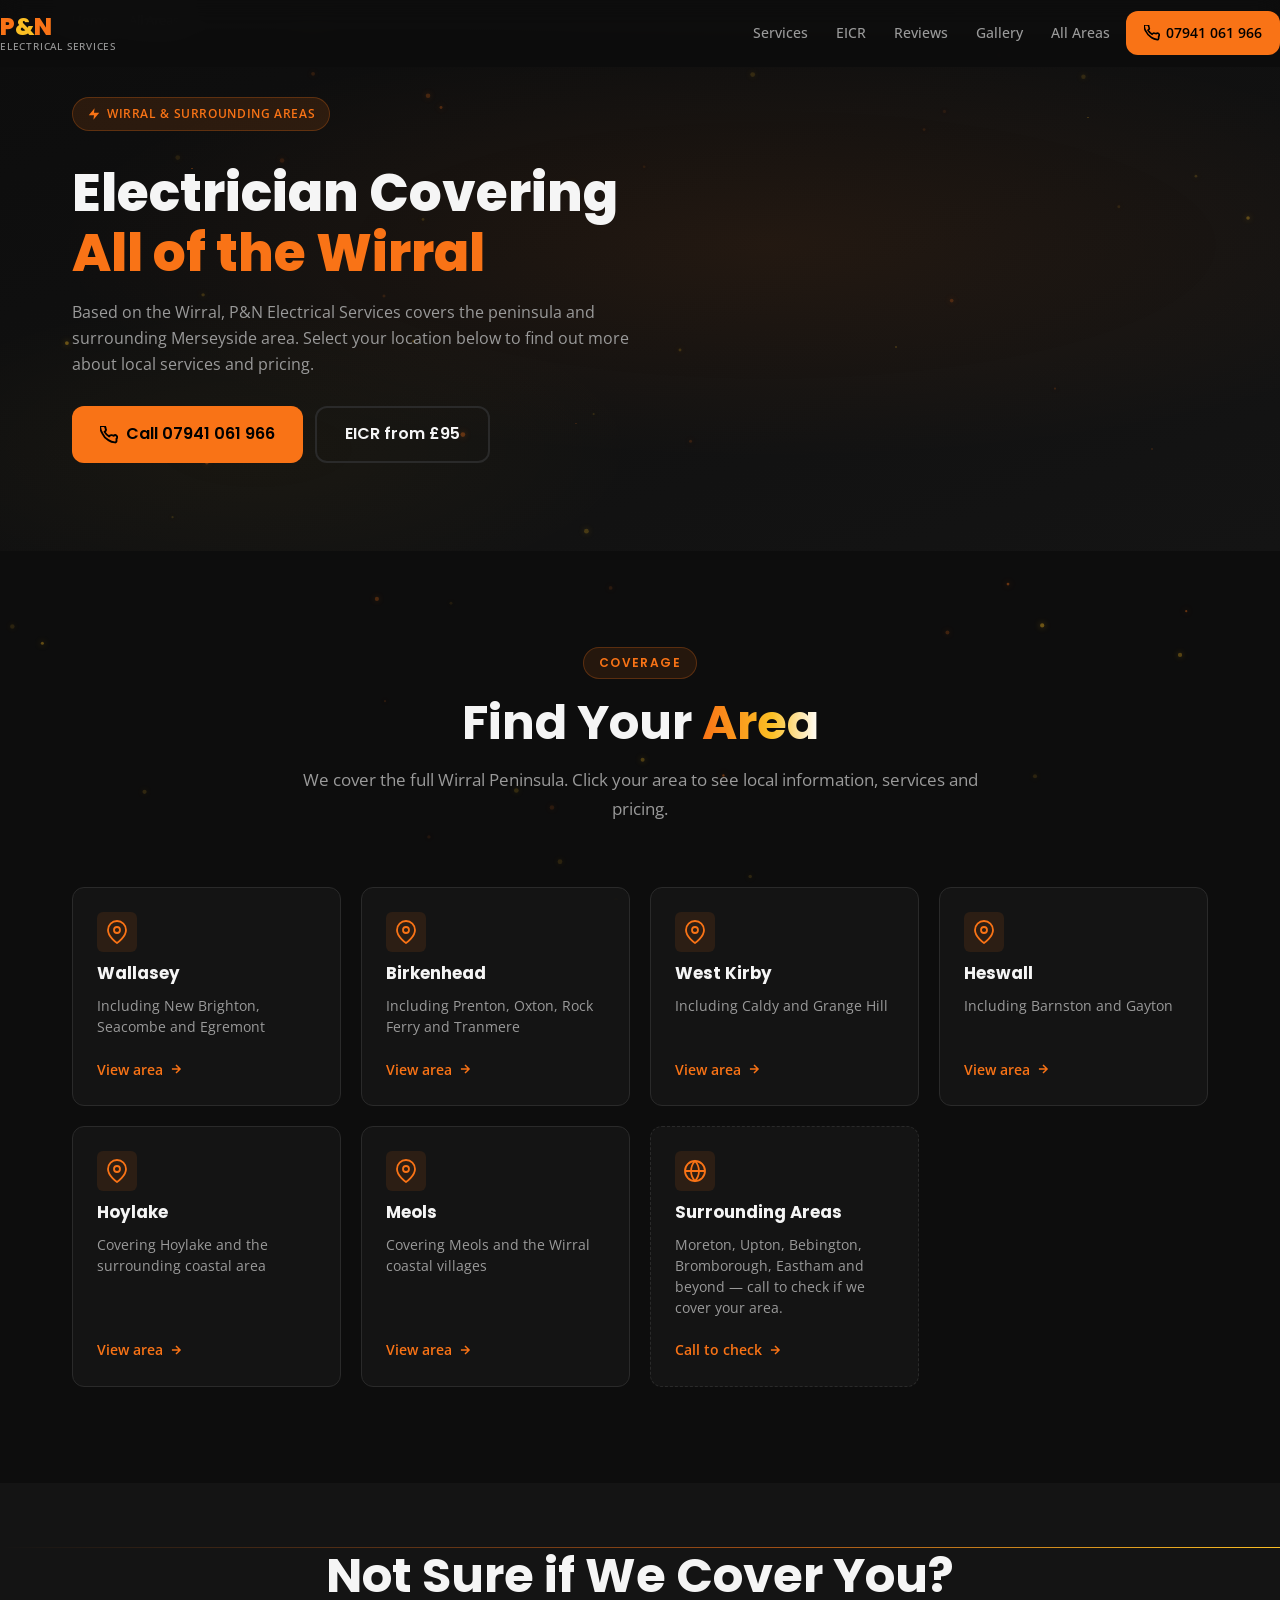
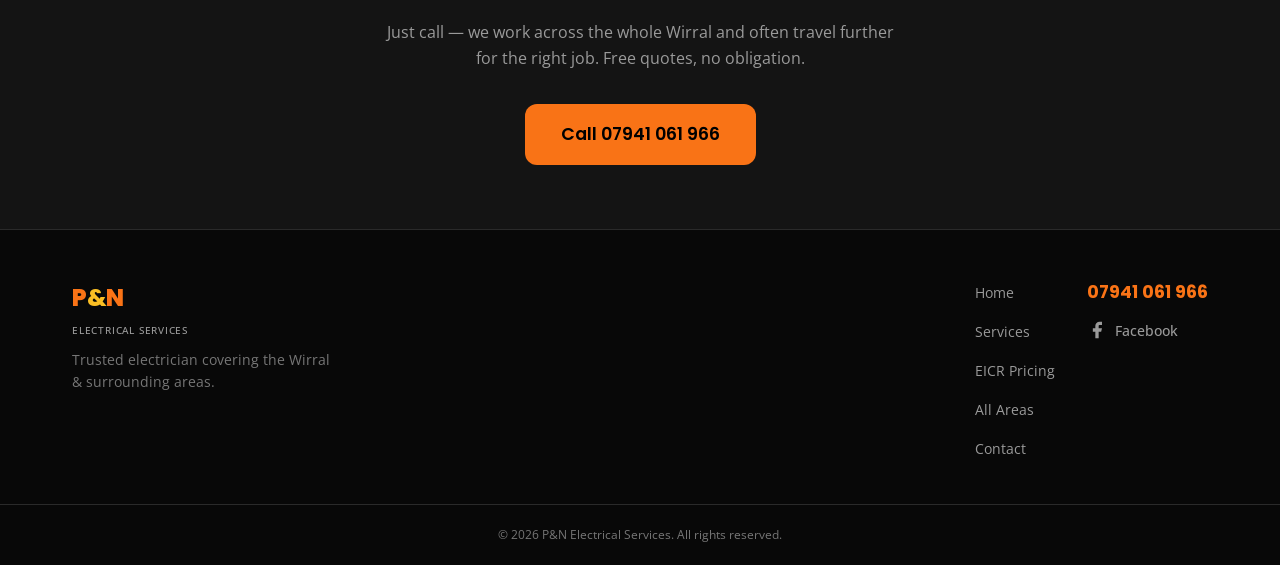
==== areas/index.html @ cffeb9e1 "feat: add area pages, SEO fixes, robots.txt and sitemap - Add 7 area pages: Wallasey, Birkenhead, We" ====
<!DOCTYPE html>
<html lang="en">
<head>
  <meta charset="UTF-8" />
  <meta name="viewport" content="width=device-width, initial-scale=1.0" />
  <title>Wirral Electrician — All Areas Covered | P&N Electrical Services</title>
  <meta name="description" content="P&N Electrical Services covers all areas of the Wirral — Wallasey, Birkenhead, West Kirby, Heswall, Hoylake, Meols and surrounding towns. Call 07941 061 966 for a free quote." />
  <link rel="canonical" href="https://mcfearless75.github.io/pandn/areas/" />
  <link rel="icon" type="image/svg+xml" href="data:image/svg+xml,%3Csvg xmlns='http://www.w3.org/2000/svg' viewBox='0 0 32 32'%3E%3Crect width='32' height='32' rx='6' fill='%230D0D0D'/%3E%3Cpath d='M18 4L8 18h8l-2 10 10-14h-8z' fill='%23F97316'/%3E%3C/svg%3E" />
  <meta property="og:title" content="Wirral Electrician — All Areas | P&N Electrical Services" />
  <meta property="og:description" content="P&N Electrical Services covers the whole Wirral. Find your area and call for a free quote." />
  <meta property="og:url" content="https://mcfearless75.github.io/pandn/areas/" />
  <meta property="og:type" content="website" />
  <link rel="preconnect" href="https://fonts.googleapis.com" />
  <link rel="preconnect" href="https://fonts.gstatic.com" crossorigin />
  <link rel="stylesheet" media="print" onload="this.media='all'" href="https://fonts.googleapis.com/css2?family=Poppins:wght@400;600;700;800&family=Open+Sans:wght@400;500;600&display=swap" />
  <noscript><link rel="stylesheet" href="https://fonts.googleapis.com/css2?family=Poppins:wght@400;600;700;800&family=Open+Sans:wght@400;500;600&display=swap" /></noscript>
  <link rel="stylesheet" href="../styles.css" />
  <script type="application/ld+json">
  {
    "@context": "https://schema.org",
    "@type": "ElectricalContractor",
    "name": "P&N Electrical Services",
    "telephone": "07941061966",
    "url": "https://mcfearless75.github.io/pandn/",
    "sameAs": ["https://www.facebook.com/share/1DViQmtfAq/"],
    "areaServed": [
      { "@type": "City", "name": "Wallasey" },
      { "@type": "City", "name": "Birkenhead" },
      { "@type": "City", "name": "West Kirby" },
      { "@type": "City", "name": "Heswall" },
      { "@type": "City", "name": "Hoylake" },
      { "@type": "City", "name": "Meols" },
      { "@type": "AdministrativeArea", "name": "Wirral, Merseyside" }
    ],
    "description": "Local electrician covering the whole of the Wirral and surrounding Merseyside areas.",
    "priceRange": "££"
  }
  </script>
</head>
<body>
  <header class="nav-header" id="top">
    <nav class="nav-inner" aria-label="Main navigation">
      <a href="../index.html" class="nav-logo"><span class="logo-pn">P<span class="amp">&amp;</span>N</span><span class="logo-sub">Electrical Services</span></a>
      <ul class="nav-links" id="navLinks" role="list">
        <li><a href="../index.html#services">Services</a></li><li><a href="../index.html#eicr">EICR</a></li><li><a href="../index.html#reviews">Reviews</a></li><li><a href="../index.html#gallery">Gallery</a></li><li><a href="../areas/" aria-current="page">All Areas</a></li>
        <li><a href="tel:07941061966" class="nav-cta"><svg width="16" height="16" viewBox="0 0 24 24" fill="none" stroke="currentColor" stroke-width="2.5" aria-hidden="true"><path d="M22 16.92v3a2 2 0 01-2.18 2 19.79 19.79 0 01-8.63-3.07A19.5 19.5 0 013.07 9.8 19.79 19.79 0 01.1 1.17 2 2 0 012.1 0h3a2 2 0 012 1.72c.179.84.4 1.654.7 2.81a2 2 0 01-.45 2.11L6.11 7.84a16 16 0 006.06 6.06l1.2-1.2a2 2 0 012.11-.45 12.84 12.84 0 002.81.7A2 2 0 0122 16.92z"/></svg>07941 061 966</a></li>
      </ul>
      <button class="hamburger" id="hamburger" aria-expanded="false" aria-controls="navLinks" aria-label="Toggle navigation menu"><span></span><span></span><span></span></button>
    </nav>
  </header>

  <main>
    <div class="breadcrumb-bar"><div class="container"><nav aria-label="Breadcrumb"><ol class="breadcrumb" role="list"><li><a href="../index.html">Home</a></li><li aria-current="page">All Areas</li></ol></nav></div></div>

    <section class="area-hero" aria-labelledby="areas-heading">
      <div class="hero-bg" aria-hidden="true"><div class="hero-sparks"></div></div>
      <div class="container area-hero-content">
        <div class="hero-badge"><svg width="14" height="14" viewBox="0 0 24 24" fill="currentColor" aria-hidden="true"><path d="M13 2L3 14h9l-1 8 10-12h-9l1-8z"/></svg>Wirral &amp; Surrounding Areas</div>
        <h1 id="areas-heading">Electrician Covering<br /><span class="accent">All of the Wirral</span></h1>
        <p class="hero-sub">Based on the Wirral, P&N Electrical Services covers the peninsula and surrounding Merseyside area. Select your location below to find out more about local services and pricing.</p>
        <div class="hero-actions">
          <a href="tel:07941061966" class="btn btn-primary"><svg width="18" height="18" viewBox="0 0 24 24" fill="none" stroke="currentColor" stroke-width="2.5" aria-hidden="true"><path d="M22 16.92v3a2 2 0 01-2.18 2 19.79 19.79 0 01-8.63-3.07A19.5 19.5 0 013.07 9.8 19.79 19.79 0 01.1 1.17 2 2 0 012.1 0h3a2 2 0 012 1.72c.179.84.4 1.654.7 2.81a2 2 0 01-.45 2.11L6.11 7.84a16 16 0 006.06 6.06l1.2-1.2a2 2 0 012.11-.45 12.84 12.84 0 002.81.7A2 2 0 0122 16.92z"/></svg>Call 07941 061 966</a>
          <a href="../index.html#eicr" class="btn btn-secondary">EICR from £95</a>
        </div>
      </div>
    </section>

    <section class="section" aria-labelledby="areas-list-heading">
      <div class="container">
        <div class="section-header">
          <span class="section-label">Coverage</span>
          <h2 id="areas-list-heading">Find Your <span class="accent">Area</span></h2>
          <p>We cover the full Wirral Peninsula. Click your area to see local information, services and pricing.</p>
        </div>

        <div class="areas-grid">
          <a href="wallasey.html" class="area-card">
            <div class="area-card-icon" aria-hidden="true">
              <svg width="24" height="24" viewBox="0 0 24 24" fill="none" stroke="currentColor" stroke-width="1.8"><path d="M21 10c0 7-9 13-9 13s-9-6-9-13a9 9 0 0118 0z"/><circle cx="12" cy="10" r="3"/></svg>
            </div>
            <h3>Wallasey</h3>
            <p>Including New Brighton, Seacombe and Egremont</p>
            <span class="card-link">View area <svg width="14" height="14" viewBox="0 0 24 24" fill="none" stroke="currentColor" stroke-width="2.5" aria-hidden="true"><path d="M5 12h14M12 5l7 7-7 7"/></svg></span>
          </a>

          <a href="birkenhead.html" class="area-card">
            <div class="area-card-icon" aria-hidden="true">
              <svg width="24" height="24" viewBox="0 0 24 24" fill="none" stroke="currentColor" stroke-width="1.8"><path d="M21 10c0 7-9 13-9 13s-9-6-9-13a9 9 0 0118 0z"/><circle cx="12" cy="10" r="3"/></svg>
            </div>
            <h3>Birkenhead</h3>
            <p>Including Prenton, Oxton, Rock Ferry and Tranmere</p>
            <span class="card-link">View area <svg width="14" height="14" viewBox="0 0 24 24" fill="none" stroke="currentColor" stroke-width="2.5" aria-hidden="true"><path d="M5 12h14M12 5l7 7-7 7"/></svg></span>
          </a>

          <a href="west-kirby.html" class="area-card">
            <div class="area-card-icon" aria-hidden="true">
              <svg width="24" height="24" viewBox="0 0 24 24" fill="none" stroke="currentColor" stroke-width="1.8"><path d="M21 10c0 7-9 13-9 13s-9-6-9-13a9 9 0 0118 0z"/><circle cx="12" cy="10" r="3"/></svg>
            </div>
            <h3>West Kirby</h3>
            <p>Including Caldy and Grange Hill</p>
            <span class="card-link">View area <svg width="14" height="14" viewBox="0 0 24 24" fill="none" stroke="currentColor" stroke-width="2.5" aria-hidden="true"><path d="M5 12h14M12 5l7 7-7 7"/></svg></span>
          </a>

          <a href="heswall.html" class="area-card">
            <div class="area-card-icon" aria-hidden="true">
              <svg width="24" height="24" viewBox="0 0 24 24" fill="none" stroke="currentColor" stroke-width="1.8"><path d="M21 10c0 7-9 13-9 13s-9-6-9-13a9 9 0 0118 0z"/><circle cx="12" cy="10" r="3"/></svg>
            </div>
            <h3>Heswall</h3>
            <p>Including Barnston and Gayton</p>
            <span class="card-link">View area <svg width="14" height="14" viewBox="0 0 24 24" fill="none" stroke="currentColor" stroke-width="2.5" aria-hidden="true"><path d="M5 12h14M12 5l7 7-7 7"/></svg></span>
          </a>

          <a href="hoylake.html" class="area-card">
            <div class="area-card-icon" aria-hidden="true">
              <svg width="24" height="24" viewBox="0 0 24 24" fill="none" stroke="currentColor" stroke-width="1.8"><path d="M21 10c0 7-9 13-9 13s-9-6-9-13a9 9 0 0118 0z"/><circle cx="12" cy="10" r="3"/></svg>
            </div>
            <h3>Hoylake</h3>
            <p>Covering Hoylake and the surrounding coastal area</p>
            <span class="card-link">View area <svg width="14" height="14" viewBox="0 0 24 24" fill="none" stroke="currentColor" stroke-width="2.5" aria-hidden="true"><path d="M5 12h14M12 5l7 7-7 7"/></svg></span>
          </a>

          <a href="meols.html" class="area-card">
            <div class="area-card-icon" aria-hidden="true">
              <svg width="24" height="24" viewBox="0 0 24 24" fill="none" stroke="currentColor" stroke-width="1.8"><path d="M21 10c0 7-9 13-9 13s-9-6-9-13a9 9 0 0118 0z"/><circle cx="12" cy="10" r="3"/></svg>
            </div>
            <h3>Meols</h3>
            <p>Covering Meols and the Wirral coastal villages</p>
            <span class="card-link">View area <svg width="14" height="14" viewBox="0 0 24 24" fill="none" stroke="currentColor" stroke-width="2.5" aria-hidden="true"><path d="M5 12h14M12 5l7 7-7 7"/></svg></span>
          </a>

          <div class="area-card area-card--surrounding">
            <div class="area-card-icon" aria-hidden="true">
              <svg width="24" height="24" viewBox="0 0 24 24" fill="none" stroke="currentColor" stroke-width="1.8"><circle cx="12" cy="12" r="10"/><path d="M2 12h20M12 2a15.3 15.3 0 014 10 15.3 15.3 0 01-4 10 15.3 15.3 0 01-4-10 15.3 15.3 0 014-10z"/></svg>
            </div>
            <h3>Surrounding Areas</h3>
            <p>Moreton, Upton, Bebington, Bromborough, Eastham and beyond — call to check if we cover your area.</p>
            <a href="tel:07941061966" class="card-link">Call to check <svg width="14" height="14" viewBox="0 0 24 24" fill="none" stroke="currentColor" stroke-width="2.5" aria-hidden="true"><path d="M5 12h14M12 5l7 7-7 7"/></svg></a>
          </div>
        </div>
      </div>
    </section>

    <section class="section section-dark area-cta-section">
      <div class="container" style="text-align:center">
        <h2>Not Sure if We Cover You?</h2>
        <p style="color:var(--col-text-muted);margin:1rem auto 2rem;max-width:520px">Just call — we work across the whole Wirral and often travel further for the right job. Free quotes, no obligation.</p>
        <a href="tel:07941061966" class="btn btn-primary btn-lg">Call 07941 061 966</a>
      </div>
    </section>
  </main>

  <footer class="footer">
    <div class="container footer-inner">
      <div class="footer-brand"><span class="logo-pn">P<span class="amp">&amp;</span>N</span><span class="logo-sub">Electrical Services</span><p>Trusted electrician covering the Wirral &amp; surrounding areas.</p></div>
      <nav class="footer-nav" aria-label="Footer navigation"><a href="../index.html">Home</a><a href="../index.html#services">Services</a><a href="../index.html#eicr">EICR Pricing</a><a href="../areas/">All Areas</a><a href="../index.html#contact">Contact</a></nav>
      <div class="footer-contact"><a href="tel:07941061966">07941 061 966</a><a href="https://www.facebook.com/share/1DViQmtfAq/" target="_blank" rel="noopener noreferrer"><svg width="20" height="20" viewBox="0 0 24 24" fill="currentColor" aria-hidden="true"><path d="M18 2h-3a5 5 0 00-5 5v3H7v4h3v8h4v-8h3l1-4h-4V7a1 1 0 011-1h3z"/></svg>Facebook</a></div>
    </div>
    <div class="footer-bottom"><p>&copy; 2026 P&amp;N Electrical Services. All rights reserved.</p></div>
  </footer>
  <script src="../animations.js" defer></script>
  <script>const hamburger=document.getElementById('hamburger'),navLinks=document.getElementById('navLinks');function closeNav(){navLinks.classList.remove('nav-open');hamburger.setAttribute('aria-expanded','false');hamburger.classList.remove('is-open');}function openNav(){navLinks.classList.add('nav-open');hamburger.setAttribute('aria-expanded','true');hamburger.classList.add('is-open');const f=navLinks.querySelector('a');if(f)f.focus();}hamburger.addEventListener('click',()=>navLinks.classList.contains('nav-open')?closeNav():openNav());document.addEventListener('keydown',e=>{if(e.key==='Escape'&&navLinks.classList.contains('nav-open')){closeNav();hamburger.focus();}});navLinks.querySelectorAll('a').forEach(l=>l.addEventListener('click',closeNav));window.addEventListener('scroll',()=>document.querySelector('.nav-header').classList.toggle('nav-scrolled',window.scrollY>40),{passive:true});</script>
</body>
</html>
---- styles.css ----
/* ═══════════════════════════════════════════════
   P&N ELECTRICAL SERVICES — DESIGN SYSTEM
   Dark industrial · Electric orange · Mobile-first
   ═══════════════════════════════════════════════ */

/* ── TOKENS ── */
:root {
  /* Colour */
  --col-bg:          #0D0D0D;
  --col-surface:     #141414;
  --col-surface-2:   #1C1C1C;
  --col-border:      #2A2A2A;
  --col-orange:      #F97316;
  --col-orange-dim:  #C2560D;
  --col-amber:       #FBBF24;
  --col-text:        #F5F5F5;
  --col-text-muted:  #9A9A9A;
  --col-text-dim:    #767676;
  --col-white:       #FFFFFF;

  /* Typography */
  --font-head: 'Poppins', sans-serif;
  --font-body: 'Open Sans', sans-serif;

  /* Spacing */
  --space-xs:  0.5rem;
  --space-sm:  1rem;
  --space-md:  1.5rem;
  --space-lg:  2.5rem;
  --space-xl:  4rem;
  --space-2xl: 6rem;

  /* Radius */
  --r-sm:  6px;
  --r-md:  12px;
  --r-lg:  20px;
  --r-xl:  32px;

  /* Transitions */
  --t-fast:   150ms ease;
  --t-normal: 250ms ease;
  --t-slow:   400ms ease;

  /* Z-index scale */
  --z-base:    10;
  --z-nav:     50;
  --z-overlay: 100;
}

/* ── RESET & BASE ── */
*, *::before, *::after {
  box-sizing: border-box;
  margin: 0;
  padding: 0;
}

html {
  scroll-behavior: smooth;
  scroll-padding-top: 66px;
}

body {
  font-family: var(--font-body);
  font-size: 1rem;
  line-height: 1.65;
  color: var(--col-text);
  background-color: var(--col-bg);
  -webkit-font-smoothing: antialiased;
  overflow-x: hidden;
}

img {
  display: block;
  max-width: 100%;
  height: auto;
}

figure {
  margin: 0;
}

a {
  color: inherit;
  text-decoration: none;
}

ul { list-style: none; }

@media (prefers-reduced-motion: reduce) {
  *, *::before, *::after {
    animation-duration: 0.01ms !important;
    transition-duration: 0.01ms !important;
  }
  html { scroll-behavior: auto; }
}

/* ── CONTAINER ── */
.container {
  width: 100%;
  max-width: 1200px;
  margin-inline: auto;
  padding-inline: 1.25rem;
}

@media (min-width: 768px) {
  .container { padding-inline: 2rem; }
}

/* ── TYPOGRAPHY ── */
h1, h2, h3 {
  font-family: var(--font-head);
  line-height: 1.15;
  font-weight: 700;
}

h1 { font-size: clamp(2.2rem, 6vw, 4rem); }
h2 { font-size: clamp(1.8rem, 4vw, 3rem); }
h3 { font-size: clamp(1.1rem, 2vw, 1.4rem); font-weight: 600; }

.accent { color: var(--col-orange); }

/* ── BUTTONS ── */
.btn {
  display: inline-flex;
  align-items: center;
  gap: 0.5rem;
  padding: 0.85rem 1.75rem;
  border-radius: var(--r-md);
  font-family: var(--font-head);
  font-weight: 600;
  font-size: 1rem;
  cursor: pointer;
  border: none;
  transition: background var(--t-fast), transform var(--t-fast), box-shadow var(--t-fast);
  min-height: 48px;
  white-space: nowrap;
  text-decoration: none;
}

.btn:focus-visible {
  outline: 3px solid var(--col-orange);
  outline-offset: 3px;
}

.btn-primary {
  background: var(--col-orange);
  color: #000;
}
.btn-primary:hover {
  background: #FF9A3C;
  transform: translateY(-1px);
  box-shadow: 0 6px 20px rgba(249, 115, 22, 0.4);
}

.btn-secondary {
  background: transparent;
  color: var(--col-text);
  border: 2px solid var(--col-border);
}
.btn-secondary:hover {
  border-color: var(--col-orange);
  color: var(--col-orange);
  transform: translateY(-1px);
}

.btn-lg {
  padding: 1rem 2.25rem;
  font-size: 1.1rem;
}

/* ── SECTION BASE ── */
.section {
  padding-block: var(--space-xl);
}

.section-dark {
  background-color: var(--col-surface);
}

@media (min-width: 768px) {
  .section { padding-block: var(--space-2xl); }
}

.section-header {
  text-align: center;
  max-width: 680px;
  margin-inline: auto;
  margin-bottom: var(--space-xl);
}

.section-header p {
  color: var(--col-text-muted);
  font-size: 1.05rem;
  margin-top: var(--space-sm);
  line-height: 1.7;
}

.section-label {
  display: inline-block;
  font-family: var(--font-head);
  font-size: 0.75rem;
  font-weight: 600;
  letter-spacing: 0.12em;
  text-transform: uppercase;
  color: var(--col-orange);
  background: rgba(249, 115, 22, 0.1);
  border: 1px solid rgba(249, 115, 22, 0.25);
  padding: 0.3rem 0.9rem;
  border-radius: 100px;
  margin-bottom: var(--space-sm);
}

/* ── FADE-UP ANIMATION ── */
.fade-up {
  opacity: 0;
  transform: translateY(24px);
  transition: opacity var(--t-slow), transform var(--t-slow);
}
.fade-up.visible {
  opacity: 1;
  transform: translateY(0);
}

/* ── NAV ── */
.nav-header {
  position: fixed;
  top: 0;
  left: 0;
  right: 0;
  z-index: var(--z-nav);
  background: rgba(13, 13, 13, 0.9);
  backdrop-filter: blur(12px);
  -webkit-backdrop-filter: blur(12px);
  border-bottom: 1px solid transparent;
  transition: border-color var(--t-normal), box-shadow var(--t-normal);
}

.nav-header.nav-scrolled {
  border-bottom-color: var(--col-border);
  box-shadow: 0 4px 24px rgba(0,0,0,0.4);
}

.nav-inner {
  display: flex;
  align-items: center;
  justify-content: space-between;
  height: 66px;
  gap: 1rem;
}

.nav-logo {
  display: flex;
  flex-direction: column;
  line-height: 1.1;
  flex-shrink: 0;
  cursor: pointer;
}

.logo-pn {
  font-family: var(--font-head);
  font-size: 1.5rem;
  font-weight: 800;
  color: var(--col-orange);
  letter-spacing: -0.02em;
}

.logo-pn .amp {
  color: var(--col-amber);
}

.logo-sub {
  font-family: var(--font-body);
  font-size: 0.62rem;
  font-weight: 500;
  letter-spacing: 0.08em;
  text-transform: uppercase;
  color: var(--col-text-muted);
}

.nav-links {
  display: flex;
  align-items: center;
  gap: 0.25rem;
}

.nav-links a {
  font-size: 0.9rem;
  font-weight: 500;
  color: var(--col-text-muted);
  padding: 0.5rem 0.75rem;
  border-radius: var(--r-sm);
  transition: color var(--t-fast);
  min-height: 44px;
  display: flex;
  align-items: center;
}

.nav-links a:hover {
  color: var(--col-text);
}

.nav-links a:focus-visible {
  outline: 2px solid var(--col-orange);
  outline-offset: 2px;
}

.nav-cta {
  background: var(--col-orange) !important;
  color: #000 !important;
  font-weight: 600 !important;
  border-radius: var(--r-md) !important;
  padding: 0.55rem 1.1rem !important;
  gap: 0.4rem;
  transition: background var(--t-fast) !important;
}

.nav-cta:hover {
  background: #FF9A3C !important;
}

/* Mobile nav */
.hamburger {
  display: none;
  flex-direction: column;
  justify-content: center;
  gap: 5px;
  background: none;
  border: none;
  cursor: pointer;
  padding: 10px;
  min-width: 44px;
  min-height: 44px;
  border-radius: var(--r-sm);
}

.hamburger span {
  display: block;
  width: 22px;
  height: 2px;
  background: var(--col-text);
  border-radius: 2px;
  transition: transform var(--t-normal), opacity var(--t-normal);
  transform-origin: center;
}

.hamburger.is-open span:nth-child(1) { transform: translateY(7px) rotate(45deg); }
.hamburger.is-open span:nth-child(2) { opacity: 0; }
.hamburger.is-open span:nth-child(3) { transform: translateY(-7px) rotate(-45deg); }

.hamburger:focus-visible {
  outline: 2px solid var(--col-orange);
  outline-offset: 2px;
}

@media (max-width: 860px) {
  .hamburger { display: flex; }

  .nav-links {
    display: none;
    position: absolute;
    top: 66px;
    left: 0;
    right: 0;
    flex-direction: column;
    align-items: stretch;
    background: var(--col-surface);
    border-bottom: 1px solid var(--col-border);
    padding: 1rem 1.25rem;
    gap: 0.25rem;
  }

  .nav-links.nav-open { display: flex; }

  .nav-links a {
    padding: 0.85rem 1rem;
    font-size: 1rem;
    border-radius: var(--r-md);
  }

  .nav-links a:hover { background: var(--col-surface-2); }

  .nav-cta {
    margin-top: 0.5rem;
    justify-content: center;
    border-radius: var(--r-md) !important;
  }
}

/* ── HERO ── */
.hero {
  position: relative;
  min-height: 100svh;
  display: flex;
  align-items: center;
  overflow: hidden;
  padding-top: 66px;
}

.hero-bg {
  position: absolute;
  inset: 0;
  background:
    radial-gradient(ellipse 80% 60% at 60% 40%, rgba(249,115,22,0.08) 0%, transparent 70%),
    radial-gradient(ellipse 50% 50% at 20% 80%, rgba(251,191,36,0.04) 0%, transparent 60%),
    linear-gradient(160deg, #0D0D0D 0%, #141414 100%);
  z-index: 0;
}

/* Animated electric sparks */
.hero-sparks {
  position: absolute;
  inset: 0;
  background-image:
    radial-gradient(1px 1px at 15% 25%, rgba(249,115,22,0.6) 0%, transparent 100%),
    radial-gradient(1px 1px at 85% 15%, rgba(251,191,36,0.4) 0%, transparent 100%),
    radial-gradient(1px 1px at 45% 75%, rgba(249,115,22,0.3) 0%, transparent 100%),
    radial-gradient(1px 1px at 70% 60%, rgba(251,191,36,0.5) 0%, transparent 100%),
    radial-gradient(2px 2px at 30% 50%, rgba(249,115,22,0.2) 0%, transparent 100%),
    radial-gradient(1px 1px at 90% 80%, rgba(249,115,22,0.4) 0%, transparent 100%);
  animation: sparkle 8s ease-in-out infinite alternate;
}

@keyframes sparkle {
  0%   { opacity: 0.4; }
  100% { opacity: 1; }
}

.hero-content {
  position: relative;
  z-index: var(--z-base);
  padding-block: var(--space-xl);
  max-width: 760px;
}

.hero-badge {
  display: inline-flex;
  align-items: center;
  gap: 0.4rem;
  font-size: 0.78rem;
  font-weight: 600;
  letter-spacing: 0.08em;
  text-transform: uppercase;
  color: var(--col-amber);
  background: rgba(251,191,36,0.08);
  border: 1px solid rgba(251,191,36,0.2);
  padding: 0.35rem 0.9rem;
  border-radius: 100px;
  margin-bottom: 1.25rem;
}

.hero h1 {
  font-size: clamp(2.4rem, 7vw, 4.5rem);
  font-weight: 800;
  line-height: 1.08;
  margin-bottom: 1.25rem;
  letter-spacing: -0.02em;
}

.hero-sub {
  font-size: clamp(1rem, 2vw, 1.2rem);
  color: var(--col-text-muted);
  line-height: 1.75;
  max-width: 580px;
  margin-bottom: 2rem;
}

.hero-actions {
  display: flex;
  flex-wrap: wrap;
  gap: 1rem;
  margin-bottom: 2.5rem;
}

.hero-trust {
  display: flex;
  flex-wrap: wrap;
  gap: 1rem 1.75rem;
}

.trust-item {
  display: flex;
  align-items: center;
  gap: 0.4rem;
  font-size: 0.85rem;
  color: var(--col-text-muted);
  font-weight: 500;
}

.trust-item svg { color: var(--col-orange); flex-shrink: 0; }

.hero-scroll {
  position: absolute;
  bottom: 2rem;
  left: 50%;
  transform: translateX(-50%);
  color: var(--col-text-dim);
  animation: bounce 2s ease-in-out infinite;
  z-index: var(--z-base);
}

@keyframes bounce {
  0%, 100% { transform: translateX(-50%) translateY(0); }
  50%       { transform: translateX(-50%) translateY(8px); }
}

/* ── SERVICES ── */
.services-grid {
  display: grid;
  grid-template-columns: 1fr;
  gap: 1.25rem;
}

@media (min-width: 600px) {
  .services-grid { grid-template-columns: repeat(2, 1fr); }
}

@media (min-width: 1024px) {
  .services-grid { grid-template-columns: repeat(3, 1fr); }
}

.service-card {
  background: var(--col-surface);
  border: 1px solid var(--col-border);
  border-radius: var(--r-lg);
  padding: 1.75rem;
  display: flex;
  flex-direction: column;
  gap: 0.75rem;
  transition: border-color var(--t-normal), transform var(--t-normal), box-shadow var(--t-normal);
  cursor: default;
}

.service-card:hover {
  border-color: rgba(249,115,22,0.4);
  transform: translateY(-3px);
  box-shadow: 0 12px 32px rgba(249,115,22,0.08);
}

.service-icon {
  width: 52px;
  height: 52px;
  background: rgba(249,115,22,0.1);
  border: 1px solid rgba(249,115,22,0.2);
  border-radius: var(--r-md);
  display: flex;
  align-items: center;
  justify-content: center;
  color: var(--col-orange);
  flex-shrink: 0;
}

.service-card h3 {
  font-size: 1.05rem;
  color: var(--col-text);
}

.service-card p {
  color: var(--col-text-muted);
  font-size: 0.92rem;
  line-height: 1.65;
  flex: 1;
}

.card-link {
  display: inline-flex;
  align-items: center;
  gap: 0.35rem;
  font-size: 0.88rem;
  font-weight: 600;
  color: var(--col-orange);
  margin-top: 0.5rem;
  transition: gap var(--t-fast);
  cursor: pointer;
}

.card-link:hover { gap: 0.6rem; }

.card-link:focus-visible {
  outline: 2px solid var(--col-orange);
  border-radius: 4px;
}

/* ── EICR PRICING ── */
.eicr-wrapper {
  max-width: 900px;
  margin-inline: auto;
  display: flex;
  flex-direction: column;
  gap: 2rem;
}

.eicr-promo {
  display: flex;
  align-items: center;
  gap: 1rem;
  background: linear-gradient(135deg, rgba(249,115,22,0.12) 0%, rgba(251,191,36,0.08) 100%);
  border: 1px solid rgba(249,115,22,0.3);
  border-radius: var(--r-lg);
  padding: 1.25rem 1.5rem;
}

.promo-bolt {
  color: var(--col-orange);
  flex-shrink: 0;
}

.eicr-promo strong {
  display: block;
  font-family: var(--font-head);
  font-weight: 700;
  color: var(--col-text);
  font-size: 1rem;
}

.eicr-promo span {
  font-size: 0.88rem;
  color: var(--col-text-muted);
}

.pricing-grid {
  display: grid;
  grid-template-columns: repeat(2, 1fr);
  gap: 1rem;
}

@media (min-width: 600px) {
  .pricing-grid { grid-template-columns: repeat(3, 1fr); }
}

.price-card {
  background: var(--col-surface-2);
  border: 1px solid var(--col-border);
  border-radius: var(--r-md);
  padding: 1.5rem 1.25rem;
  text-align: center;
  position: relative;
  transition: border-color var(--t-normal), transform var(--t-normal);
  cursor: default;
}

.price-card:hover {
  border-color: rgba(249,115,22,0.4);
  transform: translateY(-2px);
}

.price-card--featured {
  border-color: var(--col-orange);
  background: rgba(249,115,22,0.06);
}

.price-badge {
  position: absolute;
  top: -12px;
  left: 50%;
  transform: translateX(-50%);
  background: var(--col-orange);
  color: #000;
  font-size: 0.7rem;
  font-weight: 700;
  letter-spacing: 0.06em;
  text-transform: uppercase;
  padding: 0.2rem 0.75rem;
  border-radius: 100px;
  white-space: nowrap;
}

.price-beds {
  font-family: var(--font-head);
  font-weight: 600;
  font-size: 0.95rem;
  color: var(--col-text-muted);
  margin-bottom: 0.75rem;
}

.price-normal {
  font-size: 0.85rem;
  color: var(--col-text-dim);
}

.price-offer {
  font-family: var(--font-head);
  font-size: 2rem;
  font-weight: 800;
  color: var(--col-orange);
  line-height: 1;
  margin: 0.25rem 0;
}

.price-save {
  font-size: 0.75rem;
  font-weight: 600;
  color: var(--col-amber);
  margin-top: 0.25rem;
}

.eicr-includes {
  background: var(--col-surface-2);
  border: 1px solid var(--col-border);
  border-radius: var(--r-lg);
  padding: 1.75rem;
}

.eicr-includes h3 {
  font-size: 1rem;
  font-weight: 600;
  margin-bottom: 1rem;
  color: var(--col-text);
}

.includes-list {
  display: grid;
  grid-template-columns: 1fr;
  gap: 0.75rem;
}

@media (min-width: 600px) {
  .includes-list { grid-template-columns: repeat(2, 1fr); }
}

.includes-list li {
  display: flex;
  align-items: center;
  gap: 0.6rem;
  font-size: 0.92rem;
  color: var(--col-text-muted);
}

.includes-list li svg { color: var(--col-orange); flex-shrink: 0; }

.eicr-cta {
  text-align: center;
  display: flex;
  flex-direction: column;
  align-items: center;
  gap: 0.75rem;
}

.eicr-note {
  font-size: 0.85rem;
  color: var(--col-text-dim);
}

/* ── WHY CHOOSE US ── */
.why-grid {
  display: grid;
  grid-template-columns: 1fr;
  gap: 1.25rem;
}

@media (min-width: 600px) {
  .why-grid { grid-template-columns: repeat(2, 1fr); }
}

.why-card {
  background: var(--col-surface);
  border: 1px solid var(--col-border);
  border-radius: var(--r-lg);
  padding: 2rem 1.75rem;
  position: relative;
  transition: border-color var(--t-normal);
  cursor: default;
}

.why-card:hover { border-color: rgba(249,115,22,0.3); }

.why-number {
  font-family: var(--font-head);
  font-size: 3.5rem;
  font-weight: 800;
  color: rgba(249,115,22,0.12);
  line-height: 1;
  margin-bottom: 0.75rem;
  letter-spacing: -0.04em;
}

.why-card h3 {
  font-size: 1.1rem;
  margin-bottom: 0.6rem;
  color: var(--col-text);
}

.why-card p {
  font-size: 0.92rem;
  color: var(--col-text-muted);
  line-height: 1.65;
}

/* ── REVIEWS ── */
.reviews-grid {
  display: grid;
  grid-template-columns: 1fr;
  gap: 1.25rem;
  margin-bottom: 2.5rem;
}

@media (min-width: 600px) {
  .reviews-grid { grid-template-columns: repeat(2, 1fr); }
}

@media (min-width: 1024px) {
  .reviews-grid { grid-template-columns: repeat(3, 1fr); }
}

.review-card {
  background: var(--col-surface-2);
  border: 1px solid var(--col-border);
  border-radius: var(--r-lg);
  padding: 1.75rem;
  display: flex;
  flex-direction: column;
  gap: 1rem;
  transition: border-color var(--t-normal), transform var(--t-normal);
  cursor: default;
}

.review-card:hover {
  border-color: rgba(249,115,22,0.35);
  transform: translateY(-2px);
}

.review-stars {
  display: flex;
  gap: 3px;
  color: var(--col-amber);
}

.review-card blockquote {
  flex: 1;
}

.review-card blockquote p {
  font-size: 0.95rem;
  line-height: 1.7;
  color: var(--col-text-muted);
  font-style: italic;
}

.review-author {
  display: flex;
  align-items: center;
  gap: 0.75rem;
  border-top: 1px solid var(--col-border);
  padding-top: 1rem;
  margin-top: auto;
}

.review-avatar {
  width: 40px;
  height: 40px;
  border-radius: 50%;
  background: rgba(249,115,22,0.15);
  border: 1px solid rgba(249,115,22,0.25);
  display: flex;
  align-items: center;
  justify-content: center;
  font-family: var(--font-head);
  font-size: 0.75rem;
  font-weight: 700;
  color: var(--col-orange);
  flex-shrink: 0;
}

.review-author strong {
  display: block;
  font-size: 0.9rem;
  color: var(--col-text);
  font-weight: 600;
}

.review-author span {
  font-size: 0.78rem;
  color: var(--col-text-dim);
}

.reviews-cta {
  display: flex;
  flex-wrap: wrap;
  justify-content: center;
  gap: 1rem;
}

/* ── GALLERY ── */
.gallery-grid {
  display: grid;
  grid-template-columns: repeat(2, 1fr);
  gap: 0.75rem;
}

@media (min-width: 768px) {
  .gallery-grid {
    grid-template-columns: repeat(4, 1fr);
    gap: 1rem;
  }
}

.gallery-item {
  overflow: hidden;
  border-radius: var(--r-md);
  background: var(--col-surface-2);
  aspect-ratio: 1;
}

.gallery-item--wide {
  grid-column: span 2;
  aspect-ratio: 16/9;
}

@media (max-width: 767px) {
  .gallery-item--wide {
    grid-column: span 2;
    aspect-ratio: 16/10;
  }
}

.gallery-item img {
  width: 100%;
  height: 100%;
  object-fit: cover;
  transition: transform 0.5s ease;
}

.gallery-item:hover img { transform: scale(1.04); }

/* ── COMMUNITY ── */
.community-section {
  background: linear-gradient(160deg, #0D0D0D 0%, #111111 100%);
  position: relative;
  overflow: hidden;
}

.community-section::before {
  content: '';
  position: absolute;
  top: 0; left: 0; right: 0; bottom: 0;
  background: radial-gradient(ellipse 60% 60% at 80% 50%, rgba(249,115,22,0.06) 0%, transparent 70%);
  pointer-events: none;
}

.community-inner {
  display: grid;
  grid-template-columns: 1fr;
  gap: 3rem;
  align-items: center;
}

@media (min-width: 860px) {
  .community-inner {
    grid-template-columns: 1fr 1fr;
    gap: 4rem;
  }
}

.community-text {
  display: flex;
  flex-direction: column;
  gap: 1rem;
}

.community-text .section-label { align-self: flex-start; }

.community-text > p {
  color: var(--col-text-muted);
  line-height: 1.7;
}

.community-offers {
  display: flex;
  flex-direction: column;
  gap: 1rem;
  margin: 0.5rem 0;
}

.community-offer {
  display: flex;
  align-items: center;
  gap: 1rem;
  background: var(--col-surface);
  border: 1px solid var(--col-border);
  border-radius: var(--r-md);
  padding: 1.1rem 1.25rem;
}

.offer-icon {
  width: 48px;
  height: 48px;
  background: rgba(249,115,22,0.1);
  border: 1px solid rgba(249,115,22,0.2);
  border-radius: var(--r-md);
  display: flex;
  align-items: center;
  justify-content: center;
  color: var(--col-orange);
  flex-shrink: 0;
}

.community-offer strong {
  display: block;
  font-family: var(--font-head);
  font-weight: 700;
  color: var(--col-text);
  font-size: 1rem;
}

.community-offer span {
  font-size: 0.88rem;
  color: var(--col-text-muted);
}

.community-note {
  font-size: 0.88rem;
  color: var(--col-text-dim);
  margin-top: 0;
}

.community-image {
  position: relative;
  border-radius: var(--r-xl);
  overflow: hidden;
  aspect-ratio: 4/3;
  display: none;
}

@media (min-width: 860px) {
  .community-image { display: block; }
}

.community-image img {
  width: 100%;
  height: 100%;
  object-fit: cover;
}

.community-image-overlay {
  position: absolute;
  inset: 0;
  background: linear-gradient(135deg, rgba(249,115,22,0.2) 0%, transparent 60%);
}

/* ── CONTACT ── */
.contact-section {
  background: var(--col-bg);
}

.contact-inner {
  display: flex;
  flex-direction: column;
  align-items: center;
  gap: 2.5rem;
}

.contact-header {
  margin-bottom: 0;
}

.contact-cards {
  display: grid;
  grid-template-columns: 1fr;
  gap: 1rem;
  width: 100%;
  max-width: 800px;
}

@media (min-width: 600px) {
  .contact-cards { grid-template-columns: repeat(3, 1fr); }
}

.contact-card {
  display: flex;
  align-items: center;
  gap: 1rem;
  background: var(--col-surface);
  border: 1px solid var(--col-border);
  border-radius: var(--r-lg);
  padding: 1.5rem 1.25rem;
  transition: border-color var(--t-normal), transform var(--t-normal);
  cursor: pointer;
  min-height: 44px;
}

a.contact-card:hover {
  border-color: rgba(249,115,22,0.4);
  transform: translateY(-2px);
}

a.contact-card:focus-visible {
  outline: 2px solid var(--col-orange);
  outline-offset: 2px;
  border-radius: var(--r-lg);
}

.contact-card--static {
  cursor: default;
}

.contact-card-icon {
  width: 52px;
  height: 52px;
  background: rgba(249,115,22,0.1);
  border: 1px solid rgba(249,115,22,0.2);
  border-radius: var(--r-md);
  display: flex;
  align-items: center;
  justify-content: center;
  color: var(--col-orange);
  flex-shrink: 0;
}

.contact-card strong {
  display: block;
  font-family: var(--font-head);
  font-weight: 700;
  font-size: 0.95rem;
  color: var(--col-text);
}

.contact-card span {
  font-size: 0.85rem;
  color: var(--col-text-muted);
}

/* ── FOOTER ── */
.footer {
  background: #080808;
  border-top: 1px solid var(--col-border);
  padding-top: 3rem;
}

.footer-inner {
  display: grid;
  grid-template-columns: 1fr;
  gap: 2rem;
  padding-bottom: 2.5rem;
}

@media (min-width: 600px) {
  .footer-inner { grid-template-columns: 1fr auto auto; align-items: start; }
}

.footer-brand {
  display: flex;
  flex-direction: column;
  gap: 0.3rem;
}

.footer-brand p {
  font-size: 0.85rem;
  color: var(--col-text-dim);
  margin-top: 0.4rem;
  max-width: 260px;
  line-height: 1.6;
}

.footer-nav {
  display: flex;
  flex-direction: column;
  gap: 0.6rem;
}

.footer-nav a {
  font-size: 0.88rem;
  color: var(--col-text-muted);
  transition: color var(--t-fast);
  padding: 0.2rem 0;
}

.footer-nav a:hover { color: var(--col-orange); }

.footer-nav a:focus-visible,
.footer-contact a:focus-visible {
  outline: 2px solid var(--col-orange);
  outline-offset: 3px;
  border-radius: 4px;
}

.footer-contact {
  display: flex;
  flex-direction: column;
  gap: 0.75rem;
}

.footer-contact a {
  display: inline-flex;
  align-items: center;
  gap: 0.5rem;
  font-size: 0.9rem;
  color: var(--col-text-muted);
  font-weight: 500;
  transition: color var(--t-fast);
}

.footer-contact a:first-child {
  font-family: var(--font-head);
  font-size: 1.1rem;
  font-weight: 700;
  color: var(--col-orange);
}

.footer-contact a:hover { color: var(--col-text); }
.footer-contact a:first-child:hover { color: #FF9A3C; }

.footer-bottom {
  border-top: 1px solid var(--col-border);
  padding: 1.25rem 0;
  text-align: center;
}

.footer-bottom p {
  font-size: 0.78rem;
  color: var(--col-text-dim);
}

/* ── ELECTRIC ANIMATIONS ── */

/* Logo neon flicker */
@keyframes neonFlicker {
  0%, 19%, 21%, 23%, 25%, 54%, 56%, 100% {
    text-shadow:
      0 0 6px #F97316,
      0 0 16px #F97316,
      0 0 32px #F97316,
      0 0 60px rgba(249,115,22,0.6);
  }
  20%, 24%, 55% {
    text-shadow: none;
  }
}

.logo-pn {
  animation: neonFlicker 6s infinite;
}

/* Orange accent pulse glow */
@keyframes electricPulse {
  0%, 100% { box-shadow: 0 0 8px rgba(249,115,22,0.4), 0 0 20px rgba(249,115,22,0.2); }
  50%       { box-shadow: 0 0 16px rgba(249,115,22,0.8), 0 0 40px rgba(249,115,22,0.4), 0 0 70px rgba(249,115,22,0.15); }
}

.btn-primary {
  animation: electricPulse 2.5s ease-in-out infinite;
}

/* Hero heading shimmer */
@keyframes headingShimmer {
  0%   { background-position: -200% center; }
  100% { background-position:  200% center; }
}

.hero h1 .accent,
.section-header h2 .accent {
  background: linear-gradient(
    90deg,
    #F97316 0%,
    #FBBF24 30%,
    #fff    50%,
    #FBBF24 70%,
    #F97316 100%
  );
  background-size: 200% auto;
  -webkit-background-clip: text;
  background-clip: text;
  -webkit-text-fill-color: transparent;
  animation: headingShimmer 3s linear infinite;
}

/* Electric border on cards */
@keyframes borderCharge {
  0%   { background-position: 0% 50%; }
  50%  { background-position: 100% 50%; }
  100% { background-position: 0% 50%; }
}

.service-card::before,
.review-card::before,
.why-card::before,
.price-card--featured::before {
  content: '';
  position: absolute;
  inset: -1px;
  border-radius: inherit;
  background: linear-gradient(135deg, #F97316, #FBBF24, #ff4500, #F97316);
  background-size: 300% 300%;
  opacity: 0;
  z-index: -1;
  transition: opacity var(--t-normal);
  animation: borderCharge 3s ease infinite;
}

.service-card { position: relative; z-index: 0; }
.review-card  { position: relative; z-index: 0; }
.why-card     { position: relative; z-index: 0; }

.service-card:hover::before,
.review-card:hover::before,
.why-card:hover::before {
  opacity: 1;
}

.price-card--featured::before { opacity: 0.6; }
.price-card--featured:hover::before { opacity: 1; }

/* Section entry zap flash */
@keyframes sectionZap {
  0%   { box-shadow: inset 0 0 0 1px transparent; }
  15%  { box-shadow: inset 0 0 0 1px rgba(249,115,22,0.8), 0 0 30px rgba(249,115,22,0.2); }
  100% { box-shadow: inset 0 0 0 1px transparent; }
}

.section-zap {
  animation: sectionZap 0.6s ease-out forwards;
}

/* Electric divider lines */
.section + .section::before,
.section-dark + .section::before,
.section + .section-dark::before {
  content: '';
  display: block;
  width: 100%;
  height: 1px;
  background: linear-gradient(
    90deg,
    transparent 0%,
    rgba(249,115,22,0.6) 30%,
    rgba(251,191,36,1) 50%,
    rgba(249,115,22,0.6) 70%,
    transparent 100%
  );
  background-size: 200% 100%;
  animation: dividerCharge 3s linear infinite;
}

@keyframes dividerCharge {
  0%   { background-position:  100% 0; }
  100% { background-position: -100% 0; }
}

/* Section label electric flicker */
@keyframes labelPulse {
  0%, 90%, 100% { border-color: rgba(249,115,22,0.25); }
  95%            { border-color: rgba(249,115,22,0.9); box-shadow: 0 0 8px rgba(249,115,22,0.4); }
}

.section-label {
  animation: labelPulse 4s ease-in-out infinite;
}

/* Nav CTA spark on hover */
.nav-cta {
  position: relative;
  overflow: hidden;
}

.nav-cta::after {
  content: '';
  position: absolute;
  top: -50%; left: -60%;
  width: 40%; height: 200%;
  background: linear-gradient(90deg, transparent, rgba(255,255,255,0.3), transparent);
  transform: skewX(-20deg);
  animation: navSweep 3s ease-in-out infinite;
}

@keyframes navSweep {
  0%, 70%, 100% { left: -60%; opacity: 0; }
  30%           { left: 130%; opacity: 1; }
}

/* Hero badge crackle */
@keyframes badgeCrackle {
  0%, 100% { box-shadow: 0 0 4px rgba(251,191,36,0.3); }
  50%       { box-shadow: 0 0 12px rgba(251,191,36,0.7), 0 0 24px rgba(249,115,22,0.3); }
}

.hero-badge {
  animation: badgeCrackle 2s ease-in-out infinite;
}

/* Trust items zap in sequence */
.trust-item:nth-child(1) { animation: trustZap 4s 0.0s ease-in-out infinite; }
.trust-item:nth-child(2) { animation: trustZap 4s 0.5s ease-in-out infinite; }
.trust-item:nth-child(3) { animation: trustZap 4s 1.0s ease-in-out infinite; }
.trust-item:nth-child(4) { animation: trustZap 4s 1.5s ease-in-out infinite; }

@keyframes trustZap {
  0%, 85%, 100% { color: var(--col-text-muted); }
  90%           { color: var(--col-text); text-shadow: 0 0 8px rgba(249,115,22,0.6); }
}

/* EICR promo bolt pulse */
.promo-bolt {
  animation: boltSpin 0.6s ease-in-out infinite alternate;
}

@keyframes boltSpin {
  0%   { transform: scale(1) rotate(-5deg); filter: drop-shadow(0 0 4px rgba(249,115,22,0.8)); }
  100% { transform: scale(1.2) rotate(5deg); filter: drop-shadow(0 0 10px rgba(249,115,22,1)); }
}

/* Featured price card glow pulse */
.price-card--featured .price-offer {
  animation: priceGlow 2s ease-in-out infinite;
}

@keyframes priceGlow {
  0%, 100% { text-shadow: 0 0 8px rgba(249,115,22,0.4); }
  50%       { text-shadow: 0 0 20px rgba(249,115,22,0.9), 0 0 40px rgba(249,115,22,0.4); }
}

/* Community offer icon crackle */
.offer-icon {
  animation: iconCrackle 3s ease-in-out infinite;
}

.community-offer:nth-child(2) .offer-icon {
  animation-delay: 1.5s;
}

@keyframes iconCrackle {
  0%, 80%, 100% { box-shadow: none; }
  90%           { box-shadow: 0 0 12px rgba(249,115,22,0.7), 0 0 24px rgba(249,115,22,0.3); }
}

/* Footer brand flicker */
.footer-brand .logo-pn {
  animation: neonFlicker 8s 2s infinite;
}

/* ── UTILITY ── */
@media (max-width: 400px) {
  .hero-actions { flex-direction: column; }
  .btn { width: 100%; justify-content: center; }
}

/* ══════════════════════════════════════════════
   AREA PAGES
   ══════════════════════════════════════════════ */

/* Breadcrumb bar */
.breadcrumb-bar {
  background: var(--col-surface);
  border-bottom: 1px solid var(--col-border);
  padding: 0.6rem 0;
}

.breadcrumb {
  display: flex;
  flex-wrap: wrap;
  gap: 0.25rem 0.5rem;
  list-style: none;
  margin: 0;
  padding: 0;
  font-size: 0.8rem;
  color: var(--col-text-muted);
}

.breadcrumb li + li::before {
  content: '›';
  margin-right: 0.5rem;
  color: var(--col-border);
}

.breadcrumb a {
  color: var(--col-text-muted);
  text-decoration: none;
  transition: color var(--t-fast);
}

.breadcrumb a:hover,
.breadcrumb a:focus-visible {
  color: var(--col-orange);
}

/* Area hero — slimmer than homepage hero */
.area-hero {
  position: relative;
  overflow: hidden;
  padding: 3.5rem 0 3rem;
}

.area-hero-content {
  position: relative;
  z-index: 2;
}

.area-hero h1 {
  font-size: clamp(2rem, 5vw, 3.25rem);
  font-weight: 800;
  line-height: 1.15;
  margin: 0.75rem 0 1rem;
}

.area-hero .hero-badge {
  display: inline-flex;
  align-items: center;
  gap: 0.4rem;
  background: rgba(249,115,22,0.12);
  border: 1px solid rgba(249,115,22,0.25);
  border-radius: 999px;
  padding: 0.35rem 0.85rem;
  font-size: 0.78rem;
  font-weight: 600;
  color: var(--col-orange);
  text-transform: uppercase;
  letter-spacing: 0.05em;
}

.area-hero .hero-sub {
  max-width: 560px;
  color: var(--col-text-muted);
  font-size: 1rem;
  line-height: 1.65;
  margin-bottom: 1.75rem;
}

.area-hero .hero-actions {
  display: flex;
  flex-wrap: wrap;
  gap: 0.75rem;
}

/* Two-column layout: main content + sidebar */
.area-content-grid {
  display: grid;
  grid-template-columns: 1fr;
  gap: 2.5rem;
}

@media (min-width: 900px) {
  .area-content-grid {
    grid-template-columns: 1fr 300px;
    gap: 3rem;
  }
}

/* Main prose */
.area-main h2 {
  font-size: clamp(1.5rem, 3vw, 2rem);
  margin-bottom: 1rem;
}

.area-main h3 {
  font-size: 1.1rem;
  font-weight: 700;
  color: var(--col-orange);
  margin: 2rem 0 0.6rem;
}

.area-main p {
  color: var(--col-text-muted);
  line-height: 1.75;
  margin-bottom: 1rem;
}

.area-services {
  margin-top: 2rem;
  background: var(--col-surface);
  border: 1px solid var(--col-border);
  border-radius: var(--r-md);
  padding: 1.5rem;
}

.area-services h3 {
  margin-top: 0;
  margin-bottom: 1rem;
}

.service-list {
  list-style: none;
  margin: 0;
  padding: 0;
  display: grid;
  grid-template-columns: 1fr;
  gap: 0.5rem;
}

@media (min-width: 480px) {
  .service-list {
    grid-template-columns: 1fr 1fr;
  }
}

.service-list li {
  display: flex;
  align-items: flex-start;
  gap: 0.5rem;
  font-size: 0.9rem;
  color: var(--col-text-muted);
  padding: 0.35rem 0;
  border-bottom: 1px solid var(--col-border);
}

.service-list li::before {
  content: '⚡';
  font-size: 0.75rem;
  margin-top: 0.1rem;
  flex-shrink: 0;
}

/* Sidebar */
.area-sidebar {
  display: flex;
  flex-direction: column;
  gap: 1.25rem;
}

.sidebar-card {
  background: var(--col-surface);
  border: 1px solid var(--col-border);
  border-radius: var(--r-md);
  padding: 1.25rem 1.5rem;
}

.sidebar-card h3 {
  font-size: 0.85rem;
  font-weight: 700;
  text-transform: uppercase;
  letter-spacing: 0.08em;
  color: var(--col-text-muted);
  margin: 0 0 0.85rem;
}

.sidebar-phone {
  display: block;
  font-size: 1.45rem;
  font-weight: 800;
  color: var(--col-orange);
  text-decoration: none;
  margin-bottom: 0.4rem;
  transition: color var(--t-fast);
}

.sidebar-phone:hover,
.sidebar-phone:focus-visible {
  color: var(--col-amber);
}

.sidebar-card > p {
  font-size: 0.82rem;
  color: var(--col-text-muted);
  margin: 0;
  line-height: 1.5;
}

/* Nearby areas list */
.nearby-list {
  list-style: none;
  margin: 0;
  padding: 0;
  display: flex;
  flex-direction: column;
  gap: 0.3rem;
}

.nearby-list a {
  display: block;
  font-size: 0.9rem;
  color: var(--col-text-muted);
  text-decoration: none;
  padding: 0.2rem 0;
  border-bottom: 1px solid var(--col-border);
  transition: color var(--t-fast);
}

.nearby-list a:hover,
.nearby-list a:focus-visible {
  color: var(--col-orange);
}

/* EICR price list in sidebar */
.price-list {
  list-style: none;
  margin: 0;
  padding: 0;
  display: flex;
  flex-direction: column;
  gap: 0;
}

.price-list li {
  display: flex;
  justify-content: space-between;
  align-items: center;
  padding: 0.4rem 0;
  border-bottom: 1px solid var(--col-border);
  font-size: 0.88rem;
}

.price-list li:last-child {
  border-bottom: none;
}

.price-list span {
  color: var(--col-text-muted);
}

.price-list strong {
  color: var(--col-orange);
  font-weight: 700;
}

/* Area CTA section */
.area-cta-section {
  padding: 4rem 0;
}

/* Areas hub grid (areas/index.html) */
.areas-grid {
  display: grid;
  grid-template-columns: repeat(auto-fill, minmax(260px, 1fr));
  gap: 1.25rem;
  margin-top: 2rem;
}

.area-card {
  display: flex;
  flex-direction: column;
  gap: 0.75rem;
  background: var(--col-surface);
  border: 1px solid var(--col-border);
  border-radius: var(--r-md);
  padding: 1.5rem;
  text-decoration: none;
  transition: border-color var(--t-normal), transform var(--t-normal), box-shadow var(--t-normal);
}

.area-card:hover,
.area-card:focus-visible {
  border-color: var(--col-orange);
  transform: translateY(-3px);
  box-shadow: 0 8px 24px rgba(249,115,22,0.12);
}

.area-card-icon {
  width: 40px;
  height: 40px;
  background: rgba(249,115,22,0.1);
  border-radius: var(--r-sm);
  display: flex;
  align-items: center;
  justify-content: center;
  color: var(--col-orange);
  flex-shrink: 0;
}

.area-card h3 {
  font-size: 1.05rem;
  font-weight: 700;
  color: var(--col-text);
  margin: 0;
}

.area-card p {
  font-size: 0.85rem;
  color: var(--col-text-muted);
  margin: 0;
  line-height: 1.55;
  flex: 1;
}

.area-card span.area-link {
  font-size: 0.82rem;
  color: var(--col-orange);
  font-weight: 600;
}

.area-card--surrounding {
  border-style: dashed;
}
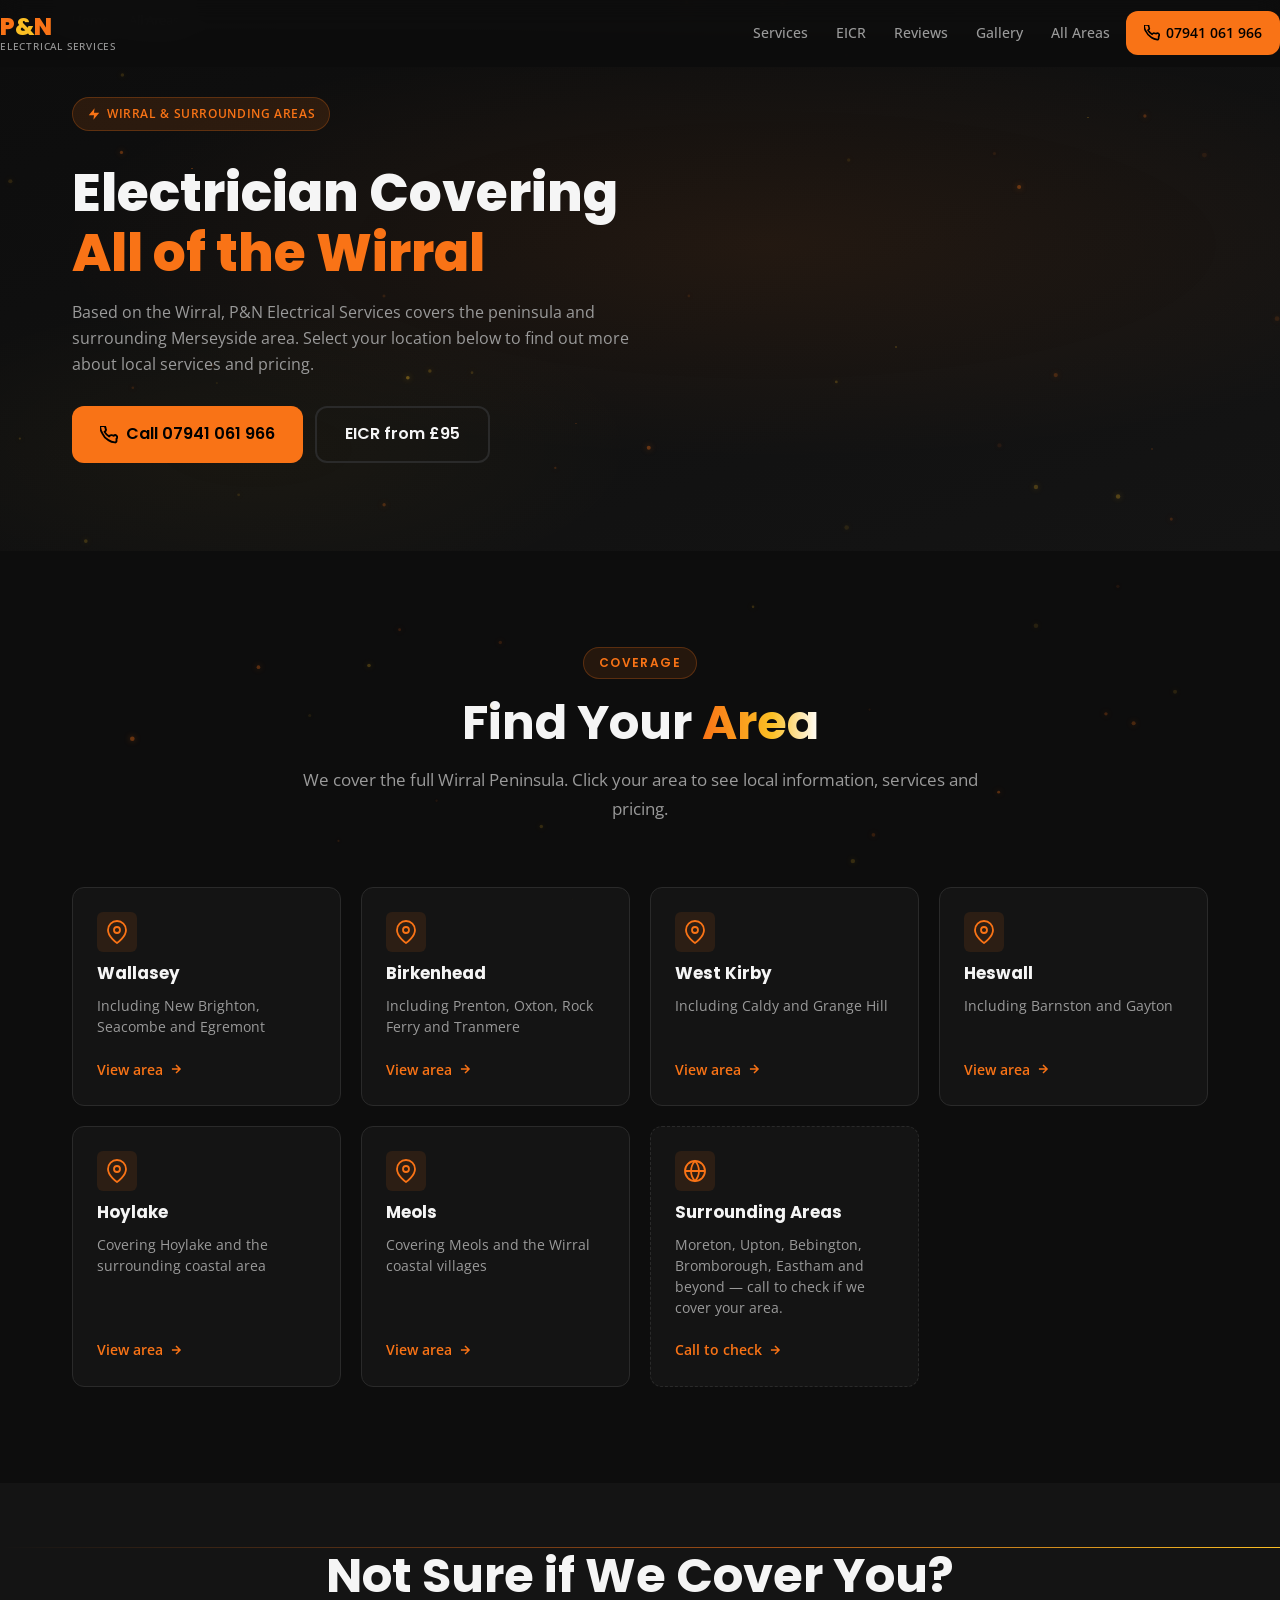
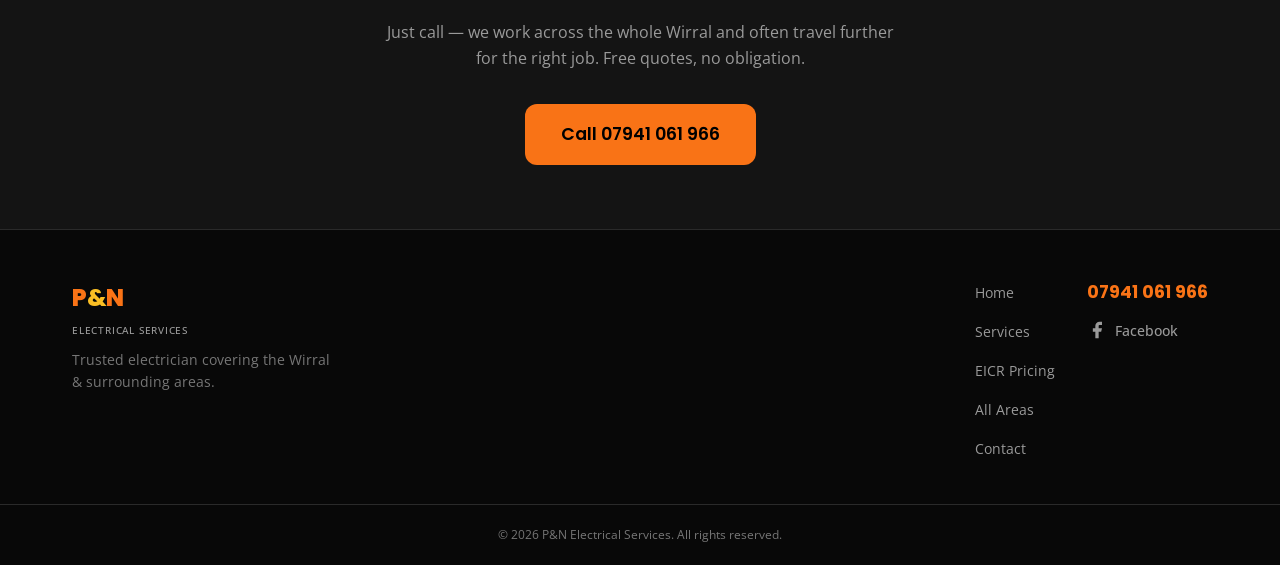
==== commit ab77ff14: "feat: custom domain, SEO quick wins, schema improvements - Add CNAME file for pandnelectricwirral.co" ====
--- a/areas/index.html
+++ b/areas/index.html
@@ -5,12 +5,21 @@
   <meta name="viewport" content="width=device-width, initial-scale=1.0" />
   <title>Wirral Electrician — All Areas Covered | P&N Electrical Services</title>
   <meta name="description" content="P&N Electrical Services covers all areas of the Wirral — Wallasey, Birkenhead, West Kirby, Heswall, Hoylake, Meols and surrounding towns. Call 07941 061 966 for a free quote." />
-  <link rel="canonical" href="https://mcfearless75.github.io/pandn/areas/" />
   <link rel="icon" type="image/svg+xml" href="data:image/svg+xml,%3Csvg xmlns='http://www.w3.org/2000/svg' viewBox='0 0 32 32'%3E%3Crect width='32' height='32' rx='6' fill='%230D0D0D'/%3E%3Cpath d='M18 4L8 18h8l-2 10 10-14h-8z' fill='%23F97316'/%3E%3C/svg%3E" />
   <meta property="og:title" content="Wirral Electrician — All Areas | P&N Electrical Services" />
   <meta property="og:description" content="P&N Electrical Services covers the whole Wirral. Find your area and call for a free quote." />
-  <meta property="og:url" content="https://mcfearless75.github.io/pandn/areas/" />
+  <meta property="og:url" content="https://pandnelectricwirral.co.uk/areas/" />
   <meta property="og:type" content="website" />
+  <meta property="og:image" content="https://pandnelectricwirral.co.uk/images/brand-logo-mat.jpg" />
+  <meta property="og:image:width" content="1200" />
+  <meta property="og:image:height" content="630" />
+  <meta property="og:site_name" content="P&N Electrical Services" />
+  <meta property="og:locale" content="en_GB" />
+  <meta name="twitter:card" content="summary_large_image" />
+  <meta name="twitter:title" content="Wirral Electrician — All Areas | P&N Electrical Services" />
+  <meta name="twitter:description" content="P&N Electrical Services covers the whole Wirral. Find your area and call for a free quote." />
+  <meta name="twitter:image" content="https://pandnelectricwirral.co.uk/images/brand-logo-mat.jpg" />
+  <link rel="canonical" href="https://pandnelectricwirral.co.uk/areas/" />
   <link rel="preconnect" href="https://fonts.googleapis.com" />
   <link rel="preconnect" href="https://fonts.gstatic.com" crossorigin />
   <link rel="stylesheet" media="print" onload="this.media='all'" href="https://fonts.googleapis.com/css2?family=Poppins:wght@400;600;700;800&family=Open+Sans:wght@400;500;600&display=swap" />
@@ -21,8 +30,9 @@
     "@context": "https://schema.org",
     "@type": "ElectricalContractor",
     "name": "P&N Electrical Services",
-    "telephone": "07941061966",
-    "url": "https://mcfearless75.github.io/pandn/",
+    "telephone": "+447941061966",
+    "url": "https://pandnelectricwirral.co.uk/",
+    "address": {"@type": "PostalAddress", "addressLocality": "Wirral", "addressRegion": "Merseyside", "addressCountry": "GB"},
     "sameAs": ["https://www.facebook.com/share/1DViQmtfAq/"],
     "areaServed": [
       { "@type": "City", "name": "Wallasey" },
@@ -37,6 +47,7 @@
     "priceRange": "££"
   }
   </script>
+  <script type="application/ld+json">{"@context":"https://schema.org","@type":"BreadcrumbList","itemListElement":[{"@type":"ListItem","position":1,"name":"Home","item":"https://pandnelectricwirral.co.uk/"},{"@type":"ListItem","position":2,"name":"All Areas","item":"https://pandnelectricwirral.co.uk/areas/"}]}</script>
 </head>
 <body>
   <header class="nav-header" id="top">
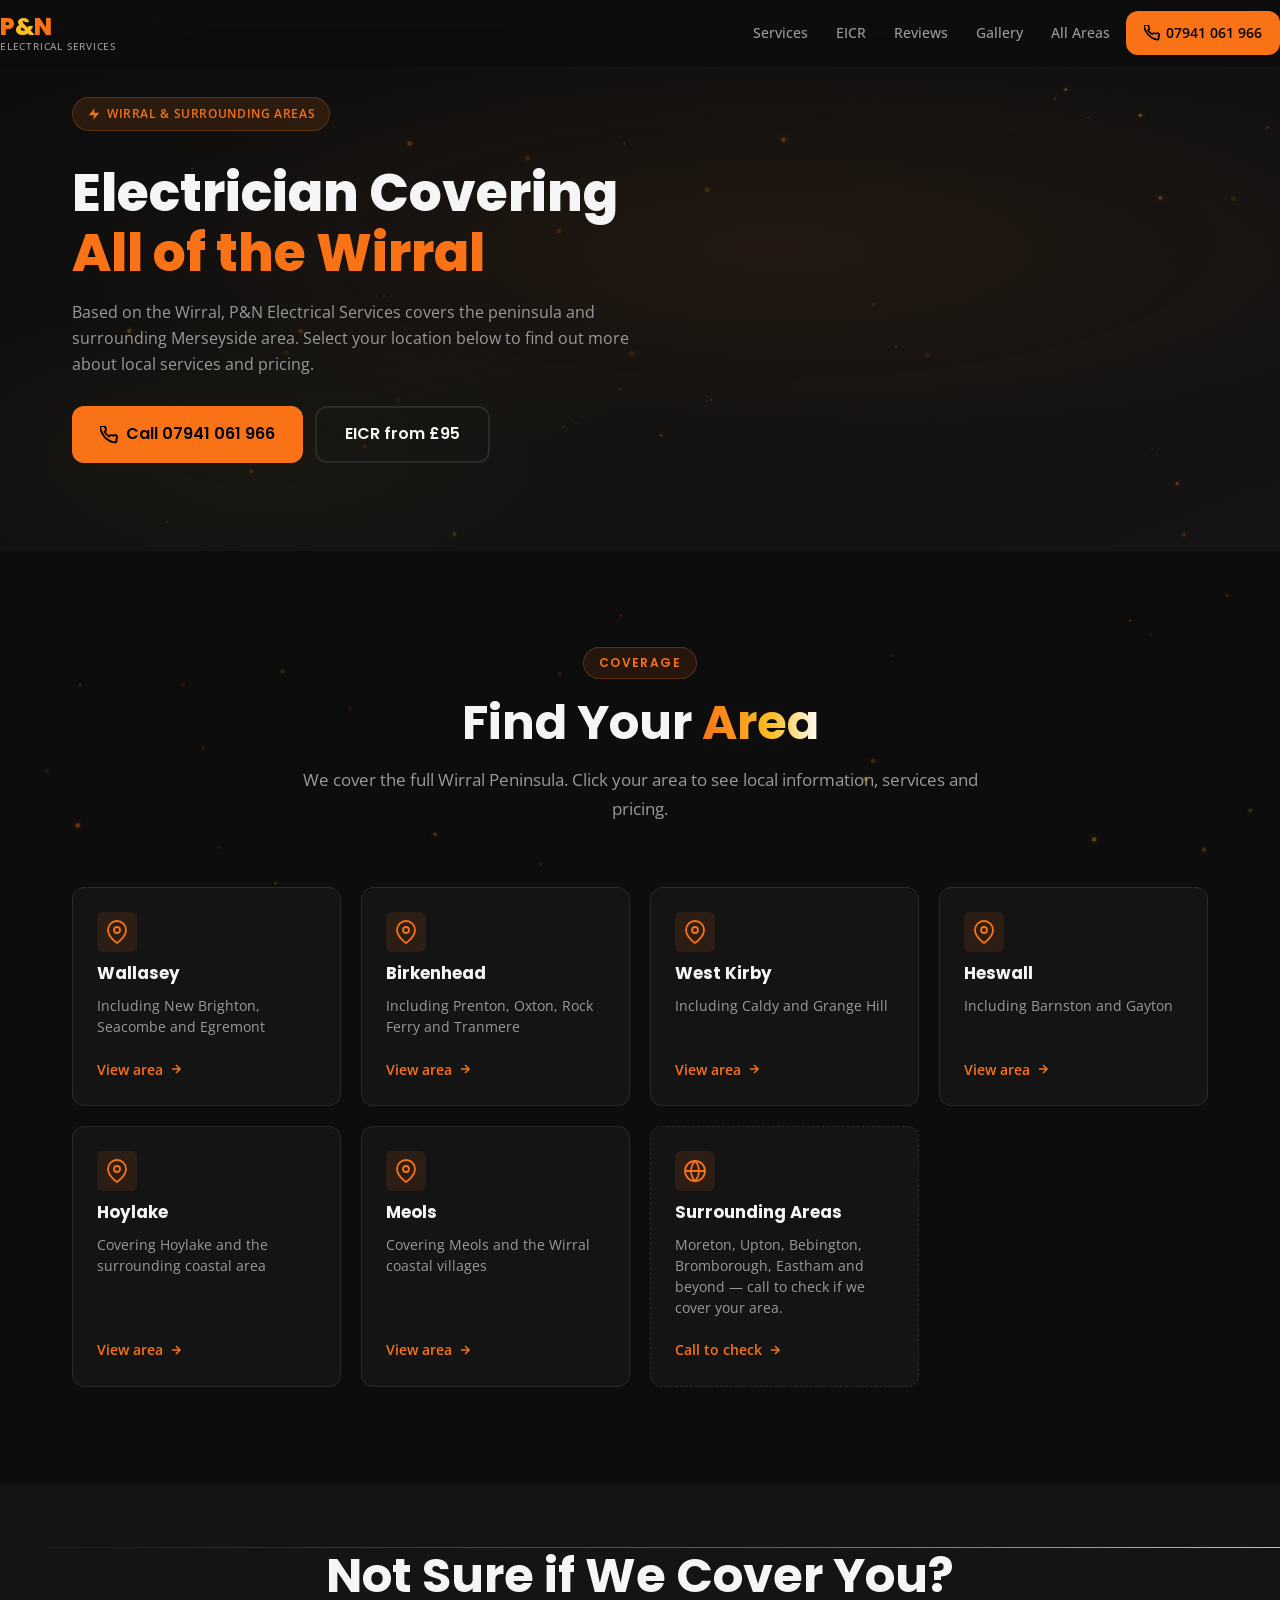
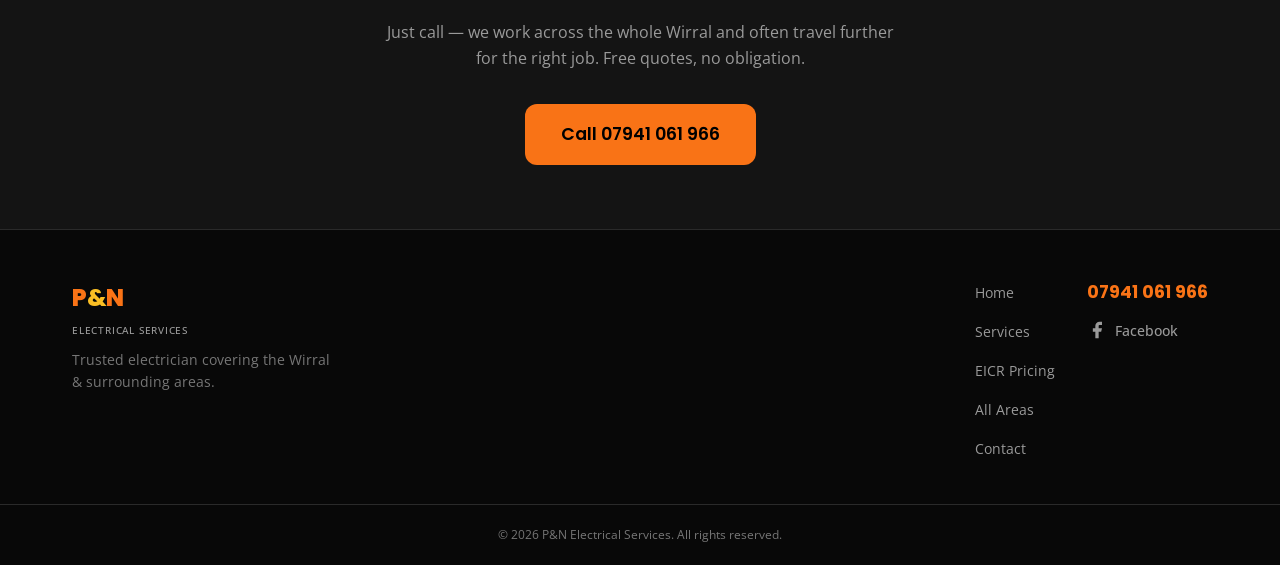
==== commit 65ab9219: "feat: SEO enhancements across all pages — schema, content, sitemap - index.html: enhanced schema wit" ====
--- a/areas/index.html
+++ b/areas/index.html
@@ -29,11 +29,14 @@
   {
     "@context": "https://schema.org",
     "@type": "ElectricalContractor",
+    "@id": "https://pandnelectricwirral.co.uk/#business",
     "name": "P&N Electrical Services",
     "telephone": "+447941061966",
     "url": "https://pandnelectricwirral.co.uk/",
-    "address": {"@type": "PostalAddress", "addressLocality": "Wirral", "addressRegion": "Merseyside", "addressCountry": "GB"},
-    "sameAs": ["https://www.facebook.com/share/1DViQmtfAq/"],
+    "image": "https://pandnelectricwirral.co.uk/images/brand-logo-mat.jpg",
+    "address": {"@type": "PostalAddress", "addressLocality": "Wirral", "addressRegion": "Merseyside", "postalCode": "CH41", "addressCountry": "GB"},
+    "geo": {"@type": "GeoCoordinates", "latitude": 53.41750, "longitude": -3.03560},
+    "sameAs": ["https://www.facebook.com/share/1DViQmtfAq/","https://share.google/rT0Xs3v4Qorzj18Vh"],
     "areaServed": [
       { "@type": "City", "name": "Wallasey" },
       { "@type": "City", "name": "Birkenhead" },
@@ -43,6 +46,7 @@
       { "@type": "City", "name": "Meols" },
       { "@type": "AdministrativeArea", "name": "Wirral, Merseyside" }
     ],
+    "openingHoursSpecification": {"@type": "OpeningHoursSpecification", "dayOfWeek": ["Monday","Tuesday","Wednesday","Thursday","Friday","Saturday"], "opens": "08:00", "closes": "18:00"},
     "description": "Local electrician covering the whole of the Wirral and surrounding Merseyside areas.",
     "priceRange": "££"
   }
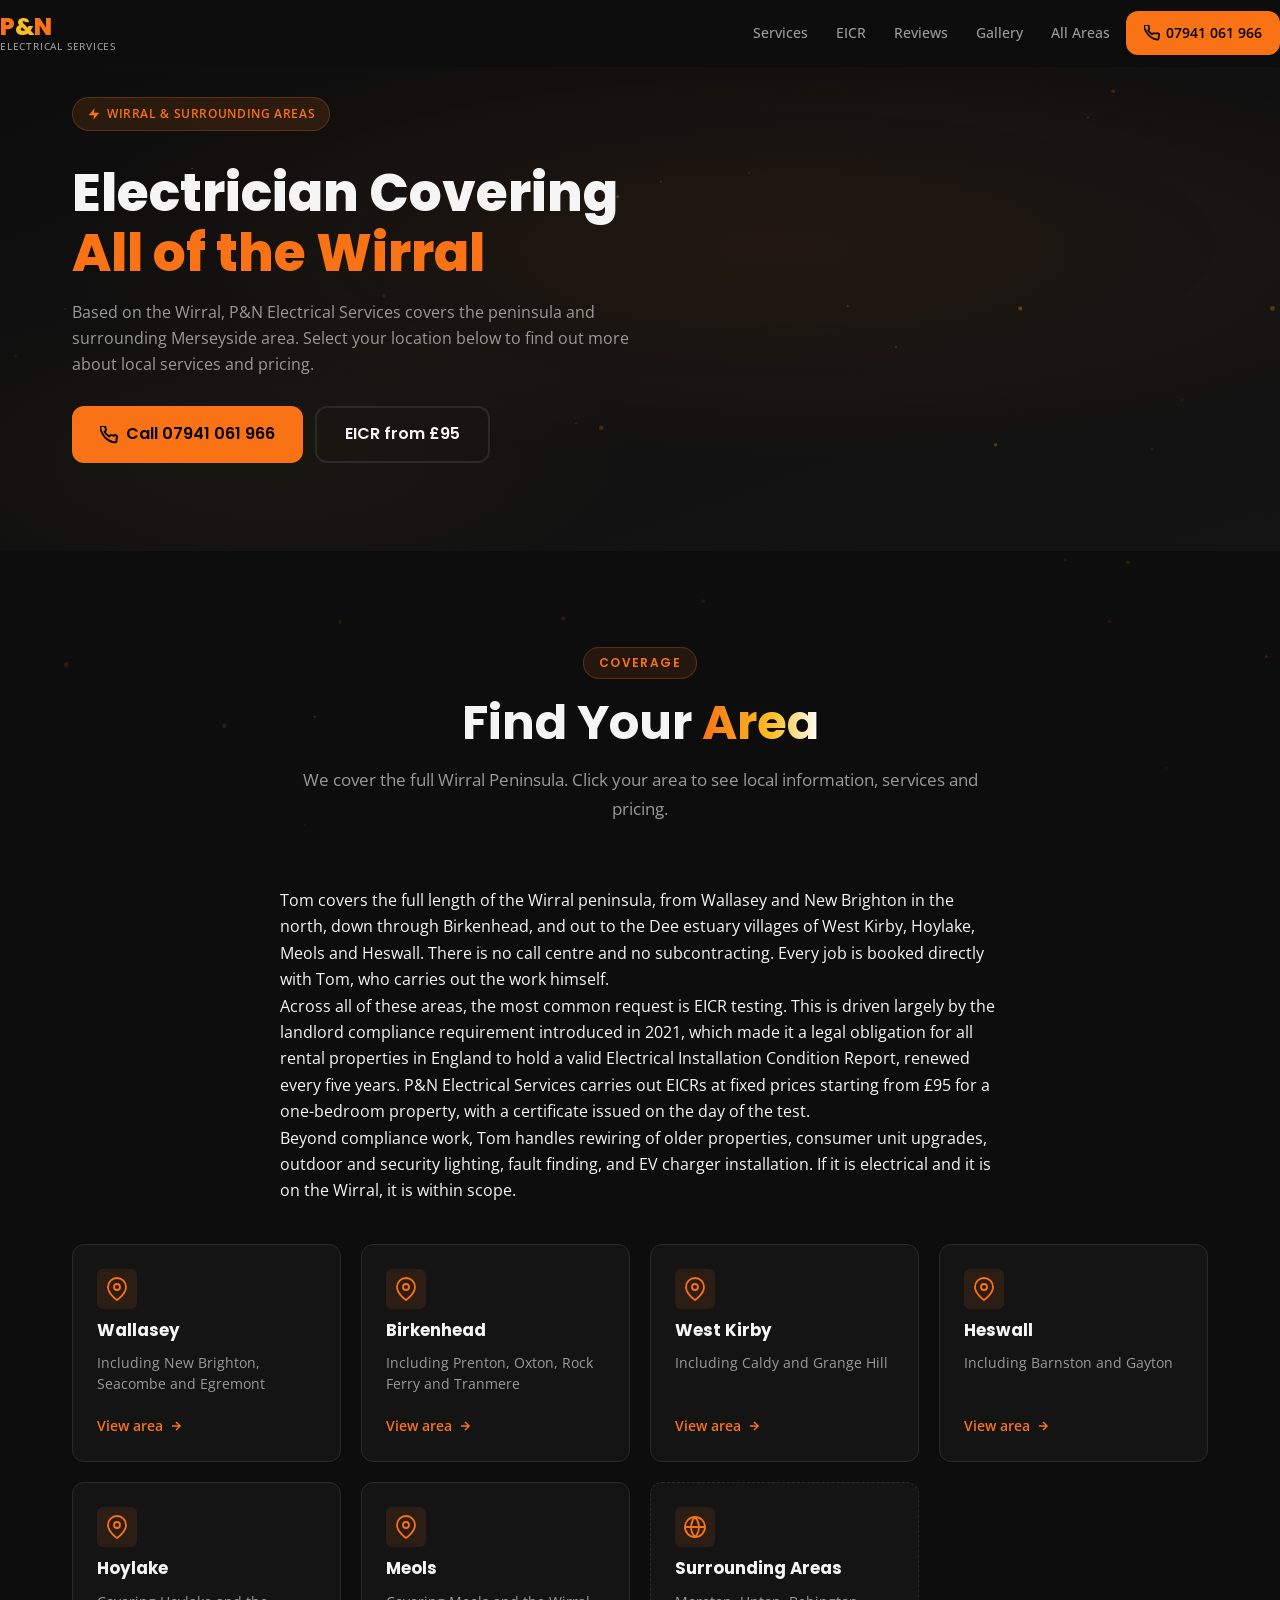
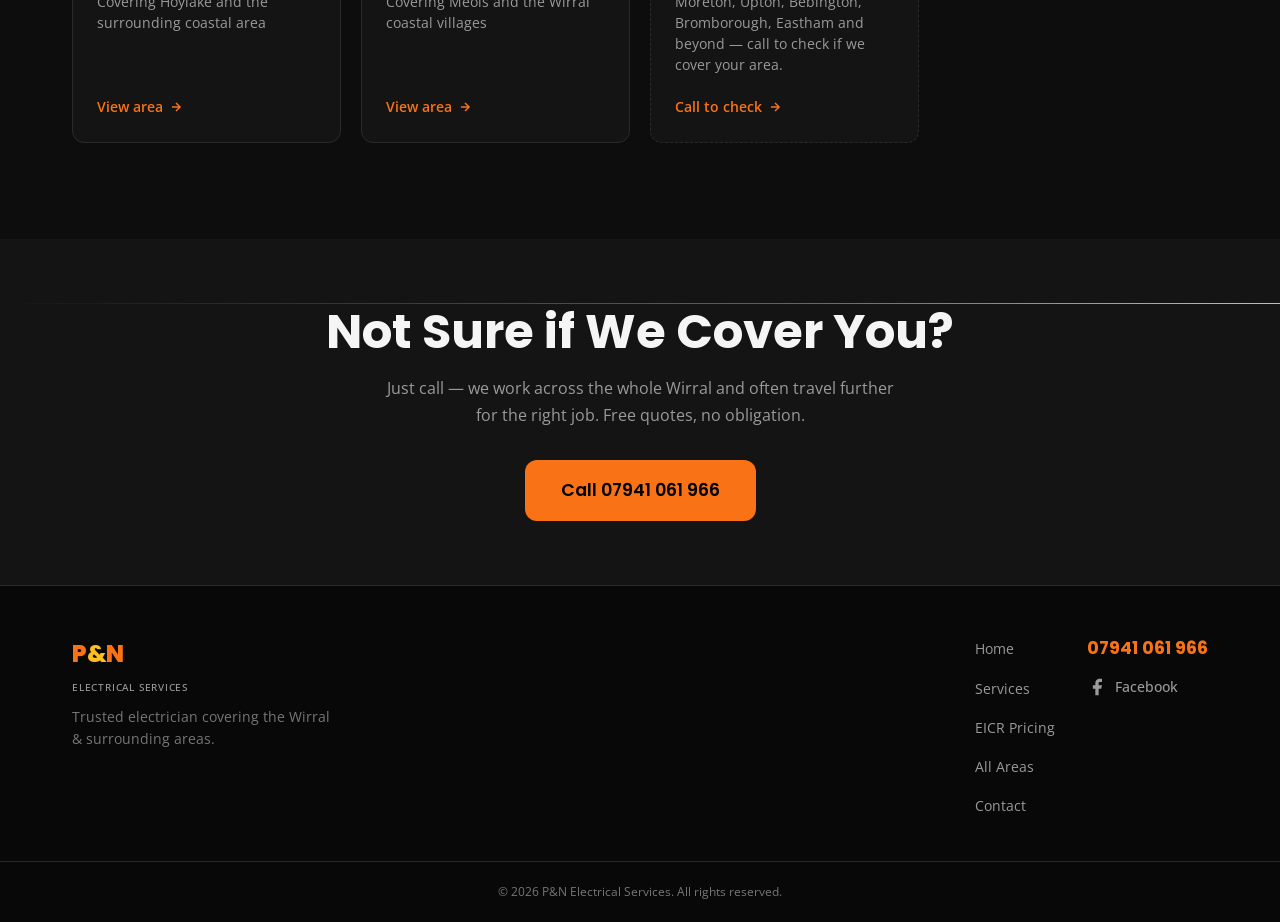
==== commit 306f1330: "feat: comprehensive SEO pass 2 — schema, content, performance Schema (all 6 area pages): - aggregate" ====
--- a/areas/index.html
+++ b/areas/index.html
@@ -3,6 +3,7 @@
 <head>
   <meta charset="UTF-8" />
   <meta name="viewport" content="width=device-width, initial-scale=1.0" />
+  <meta name="robots" content="index, follow" />
   <title>Wirral Electrician — All Areas Covered | P&N Electrical Services</title>
   <meta name="description" content="P&N Electrical Services covers all areas of the Wirral — Wallasey, Birkenhead, West Kirby, Heswall, Hoylake, Meols and surrounding towns. Call 07941 061 966 for a free quote." />
   <link rel="icon" type="image/svg+xml" href="data:image/svg+xml,%3Csvg xmlns='http://www.w3.org/2000/svg' viewBox='0 0 32 32'%3E%3Crect width='32' height='32' rx='6' fill='%230D0D0D'/%3E%3Cpath d='M18 4L8 18h8l-2 10 10-14h-8z' fill='%23F97316'/%3E%3C/svg%3E" />
@@ -87,6 +88,12 @@
           <span class="section-label">Coverage</span>
           <h2 id="areas-list-heading">Find Your <span class="accent">Area</span></h2>
           <p>We cover the full Wirral Peninsula. Click your area to see local information, services and pricing.</p>
+        </div>
+
+        <div class="areas-intro" style="max-width:720px;margin:0 auto 2.5rem;">
+          <p>Tom covers the full length of the Wirral peninsula, from Wallasey and New Brighton in the north, down through Birkenhead, and out to the Dee estuary villages of West Kirby, Hoylake, Meols and Heswall. There is no call centre and no subcontracting. Every job is booked directly with Tom, who carries out the work himself.</p>
+          <p>Across all of these areas, the most common request is EICR testing. This is driven largely by the landlord compliance requirement introduced in 2021, which made it a legal obligation for all rental properties in England to hold a valid Electrical Installation Condition Report, renewed every five years. P&amp;N Electrical Services carries out EICRs at fixed prices starting from £95 for a one-bedroom property, with a certificate issued on the day of the test.</p>
+          <p>Beyond compliance work, Tom handles rewiring of older properties, consumer unit upgrades, outdoor and security lighting, fault finding, and EV charger installation. If it is electrical and it is on the Wirral, it is within scope.</p>
         </div>
 
         <div class="areas-grid">
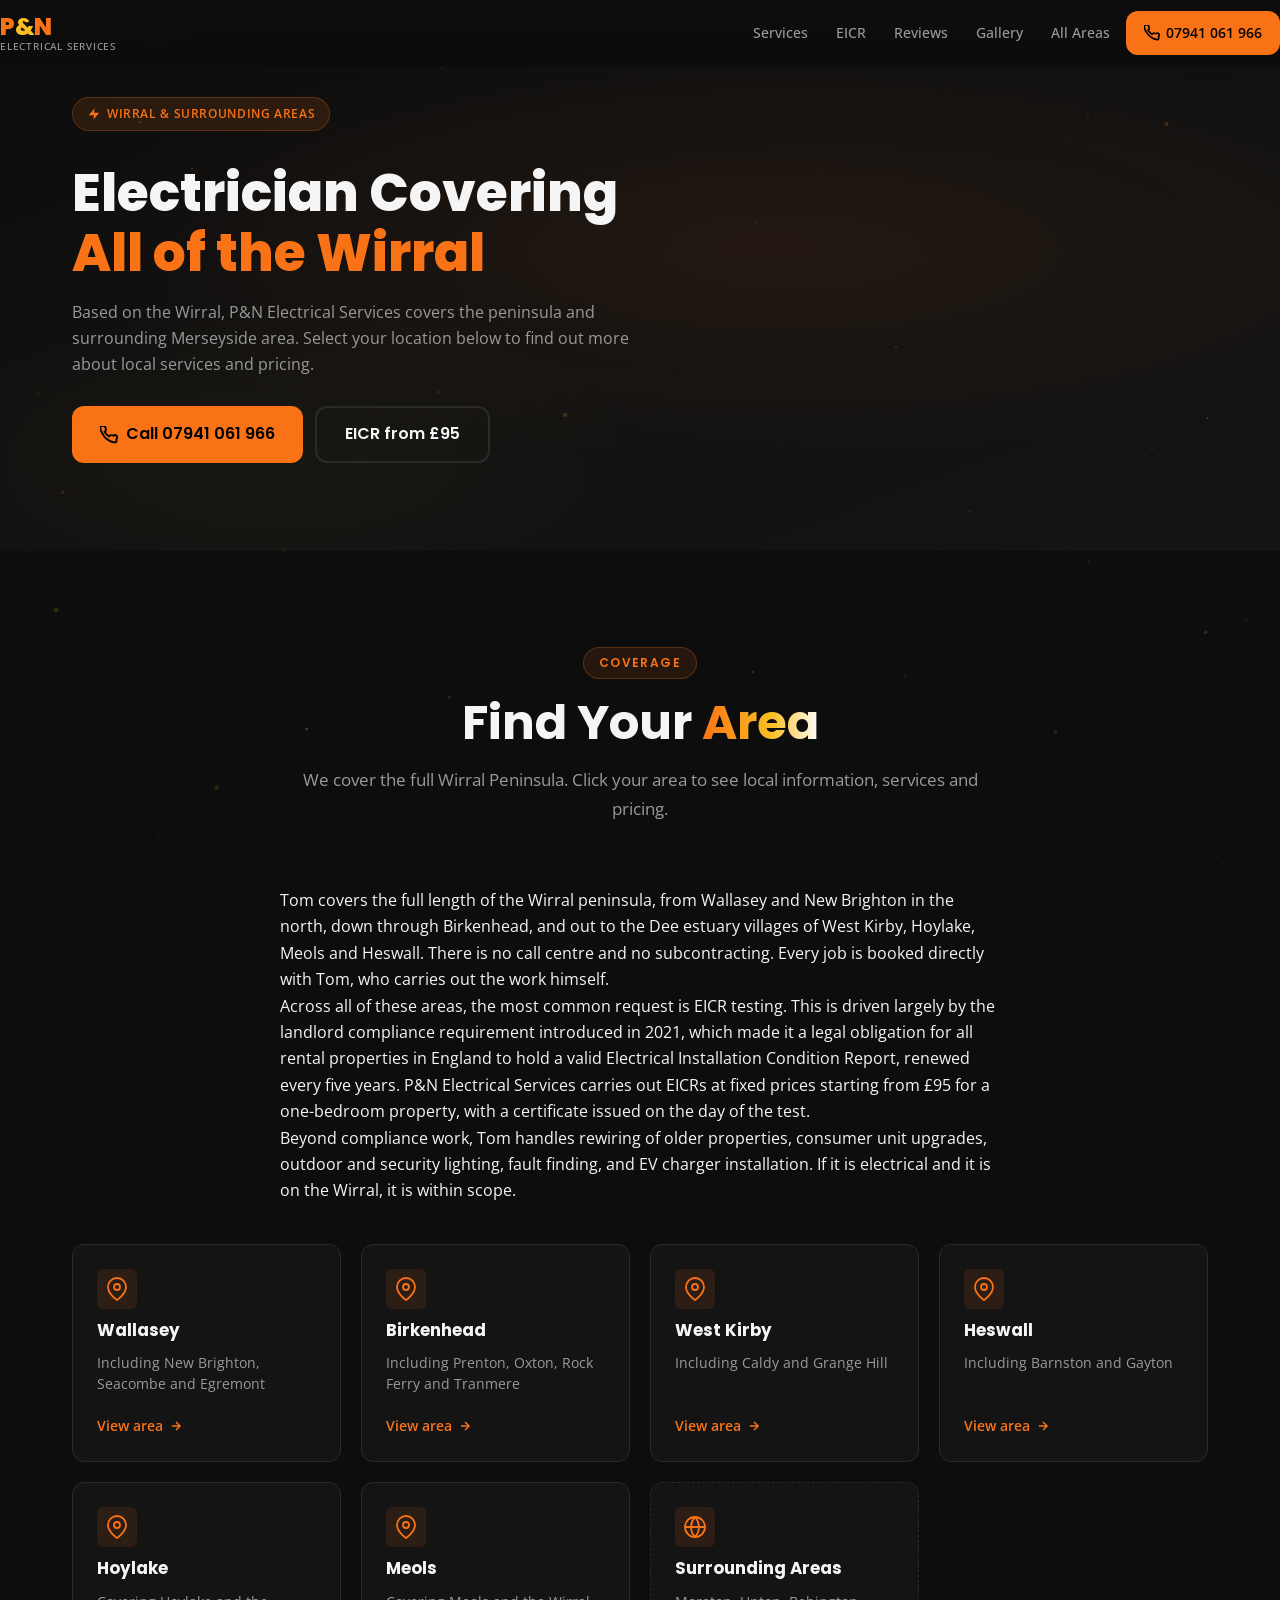
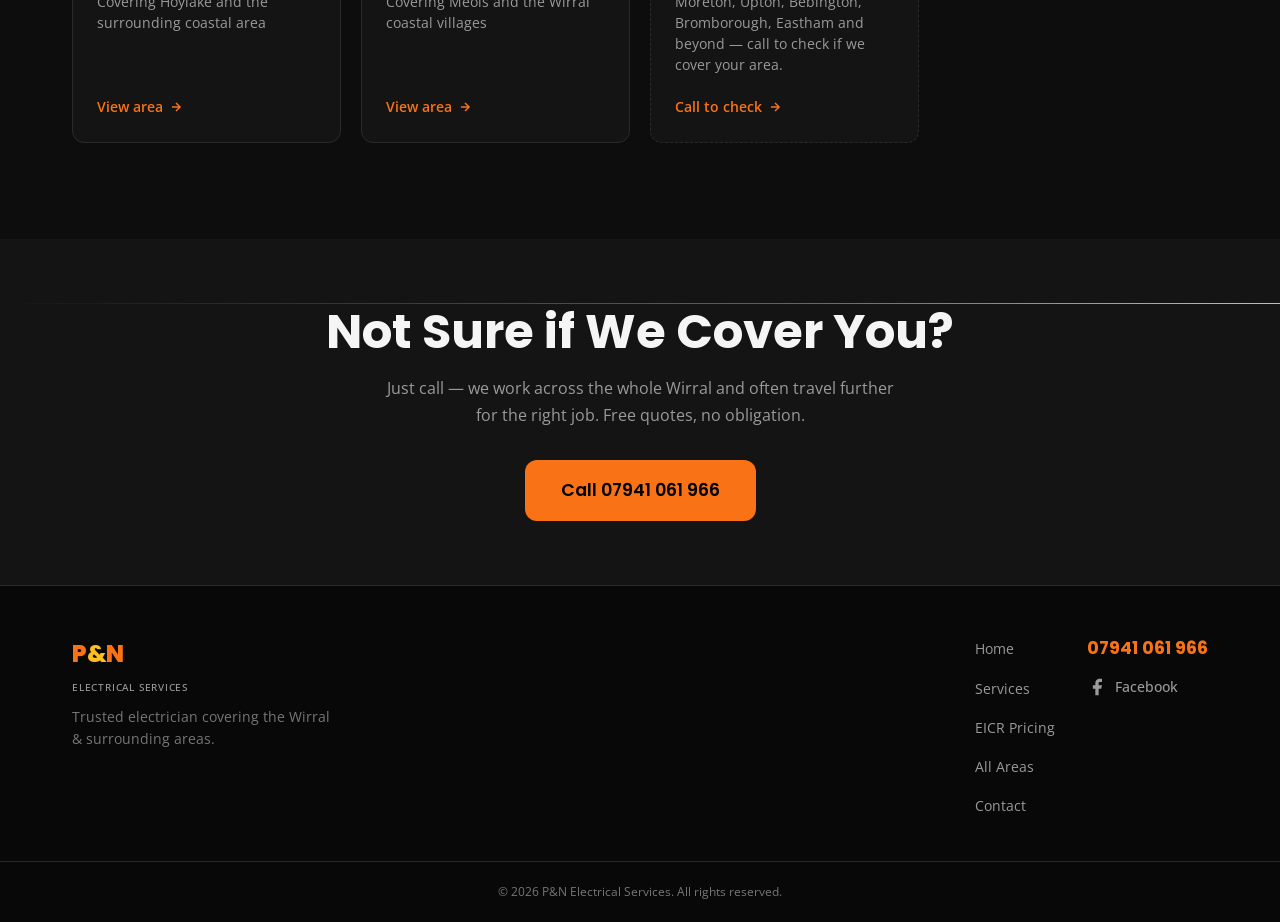
==== commit 908e38b6: "feat: full SEO/GEO/AI stack — canonical, meta, OG, schema, FAQPage, AI bots, llms.txt, GSC" ====
--- a/areas/index.html
+++ b/areas/index.html
@@ -3,7 +3,7 @@
 <head>
   <meta charset="UTF-8" />
   <meta name="viewport" content="width=device-width, initial-scale=1.0" />
-  <meta name="robots" content="index, follow" />
+  <meta name="robots" content="index, follow, max-snippet:-1, max-image-preview:large, max-video-preview:-1" />
   <title>Wirral Electrician — All Areas Covered | P&N Electrical Services</title>
   <meta name="description" content="P&N Electrical Services covers all areas of the Wirral — Wallasey, Birkenhead, West Kirby, Heswall, Hoylake, Meols and surrounding towns. Call 07941 061 966 for a free quote." />
   <link rel="icon" type="image/svg+xml" href="data:image/svg+xml,%3Csvg xmlns='http://www.w3.org/2000/svg' viewBox='0 0 32 32'%3E%3Crect width='32' height='32' rx='6' fill='%230D0D0D'/%3E%3Cpath d='M18 4L8 18h8l-2 10 10-14h-8z' fill='%23F97316'/%3E%3C/svg%3E" />
--- a/styles.css
+++ b/styles.css
@@ -1766,3 +1766,141 @@
 .area-card--surrounding {
   border-style: dashed;
 }
+
+/* ── Contact Form ─────────────────────────────────── */
+.contact-form-wrap {
+  margin-top: 3rem;
+  padding-top: 2.5rem;
+  border-top: 1px solid rgba(255,255,255,0.08);
+}
+
+.contact-form-title {
+  font-size: 1.25rem;
+  font-weight: 600;
+  margin-bottom: 1.5rem;
+  color: var(--col-text);
+}
+
+.quote-form {
+  display: flex;
+  flex-direction: column;
+  gap: 1rem;
+}
+
+.form-row {
+  display: flex;
+  flex-direction: column;
+  gap: 1rem;
+}
+
+@media (min-width: 600px) {
+  .form-row--2 {
+    flex-direction: row;
+  }
+  .form-row--2 .form-group {
+    flex: 1;
+  }
+}
+
+.form-group {
+  display: flex;
+  flex-direction: column;
+  gap: 0.4rem;
+}
+
+.form-group label {
+  font-size: 0.82rem;
+  font-weight: 600;
+  color: var(--col-text-muted);
+  text-transform: uppercase;
+  letter-spacing: 0.04em;
+}
+
+.form-group input,
+.form-group select,
+.form-group textarea {
+  background: rgba(255,255,255,0.05);
+  border: 1px solid rgba(255,255,255,0.12);
+  border-radius: 8px;
+  color: var(--col-text);
+  font-family: inherit;
+  font-size: 0.97rem;
+  padding: 0.75rem 1rem;
+  width: 100%;
+  box-sizing: border-box;
+  transition: border-color 0.2s, box-shadow 0.2s;
+  appearance: none;
+  -webkit-appearance: none;
+}
+
+.form-group select {
+  background-image: url("data:image/svg+xml,%3Csvg xmlns='http://www.w3.org/2000/svg' width='12' height='12' viewBox='0 0 24 24' fill='none' stroke='%23888' stroke-width='2.5'%3E%3Cpolyline points='6 9 12 15 18 9'/%3E%3C/svg%3E");
+  background-repeat: no-repeat;
+  background-position: right 1rem center;
+  padding-right: 2.5rem;
+}
+
+.form-group select option {
+  background: #1a1a1a;
+  color: var(--col-text);
+}
+
+.form-group input:focus,
+.form-group select:focus,
+.form-group textarea:focus {
+  outline: none;
+  border-color: var(--col-orange);
+  box-shadow: 0 0 0 3px rgba(249,115,22,0.15);
+}
+
+.form-group input::placeholder,
+.form-group textarea::placeholder {
+  color: rgba(255,255,255,0.3);
+}
+
+.form-group textarea {
+  resize: vertical;
+  min-height: 90px;
+}
+
+.form-submit {
+  align-self: flex-start;
+  display: inline-flex;
+  align-items: center;
+  gap: 0.5rem;
+}
+
+.form-submit:disabled {
+  opacity: 0.6;
+  cursor: not-allowed;
+}
+
+.form-privacy {
+  font-size: 0.78rem;
+  color: var(--col-text-muted);
+  margin: 0;
+}
+
+.form-privacy a {
+  color: var(--col-orange);
+  text-decoration: none;
+}
+
+.form-status {
+  font-size: 0.9rem;
+  padding: 0.75rem 1rem;
+  border-radius: 8px;
+  margin-top: 0.25rem;
+}
+
+.form-status--success {
+  background: rgba(34,197,94,0.12);
+  border: 1px solid rgba(34,197,94,0.3);
+  color: #4ade80;
+}
+
+.form-status--error {
+  background: rgba(239,68,68,0.12);
+  border: 1px solid rgba(239,68,68,0.3);
+  color: #f87171;
+}
